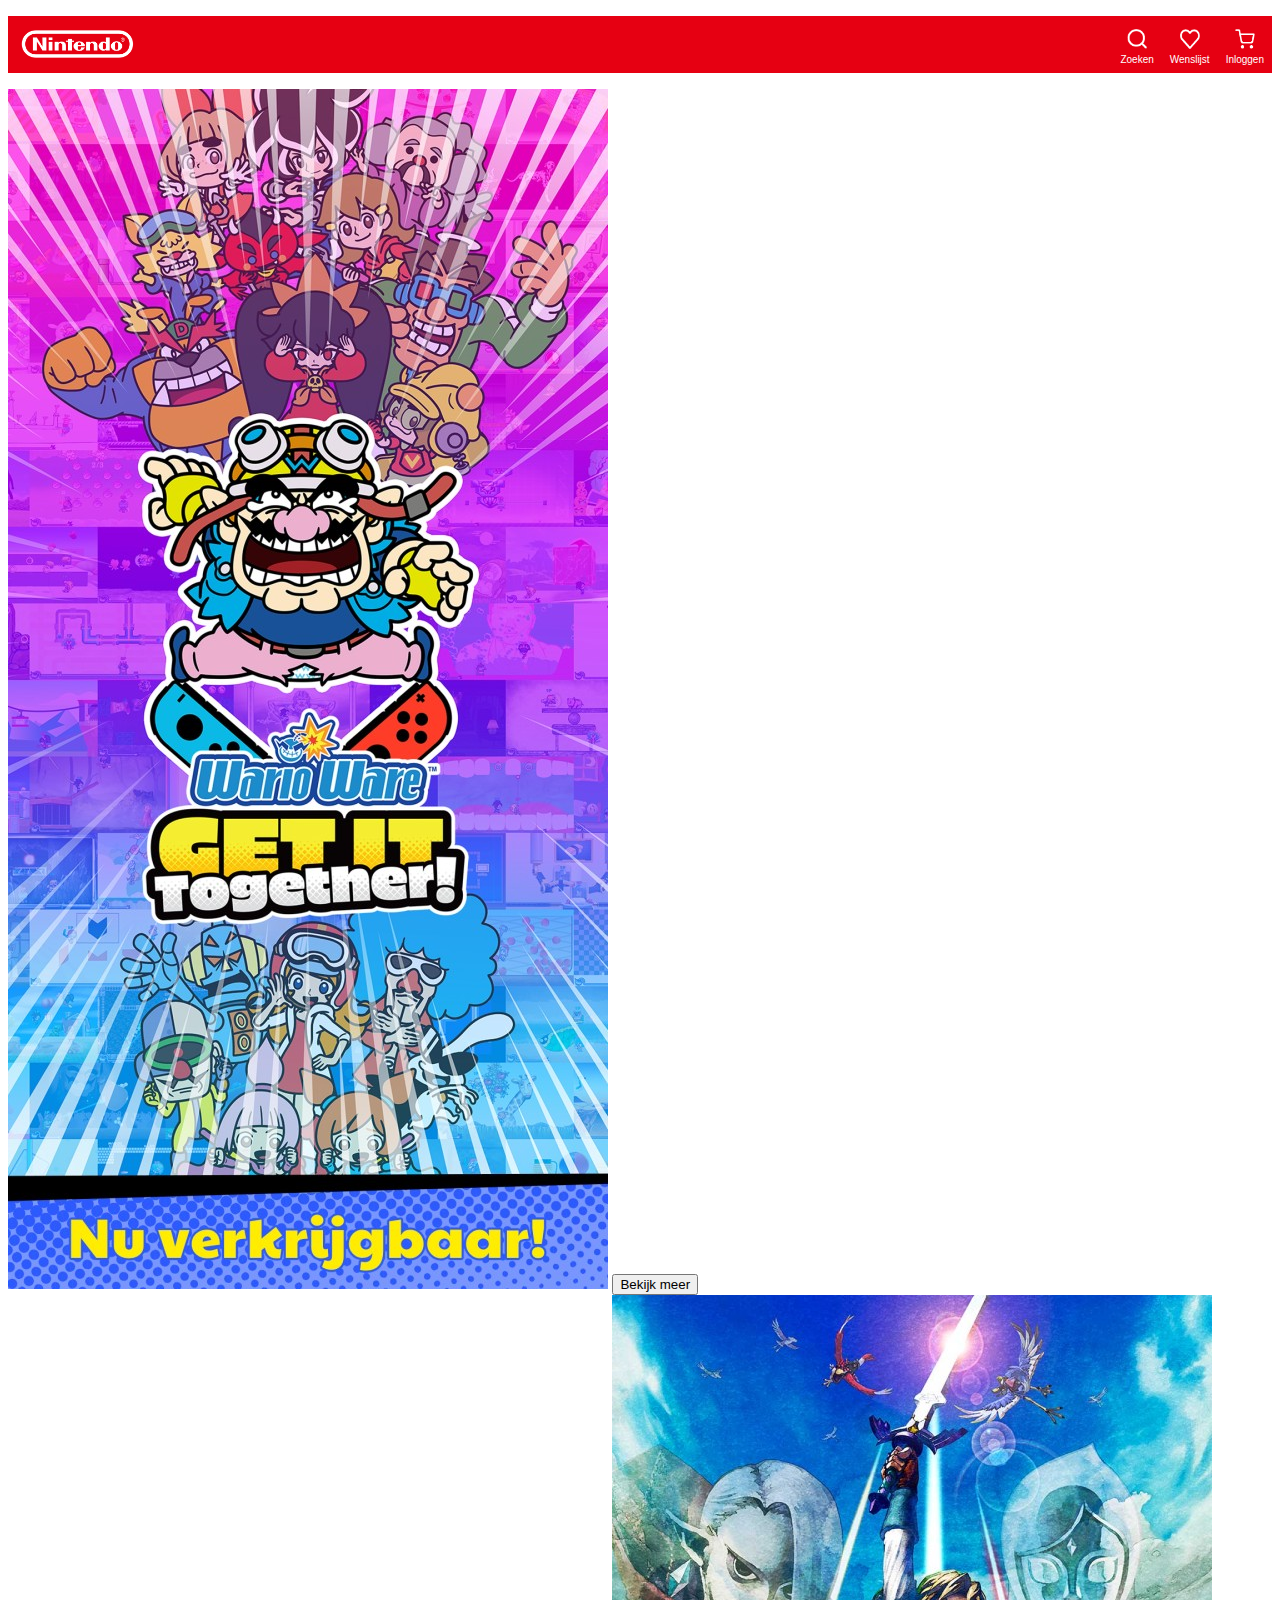
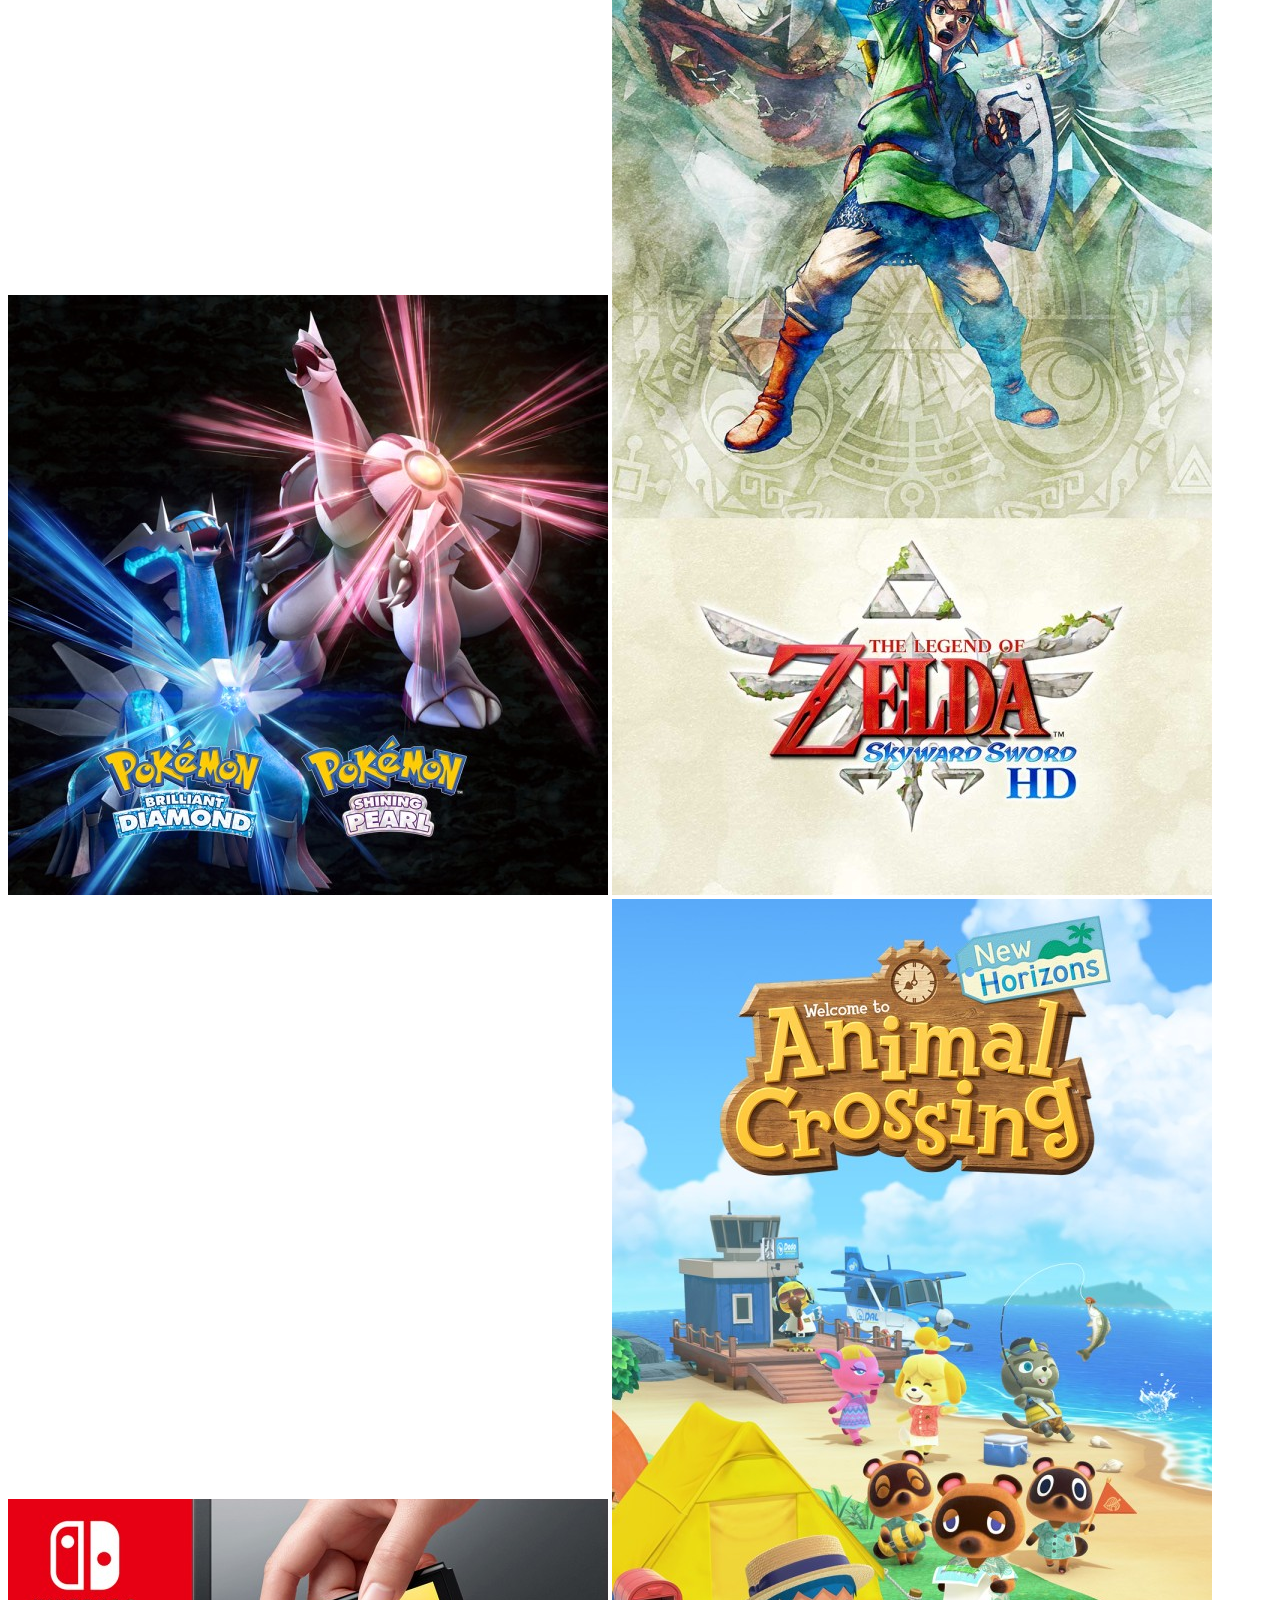
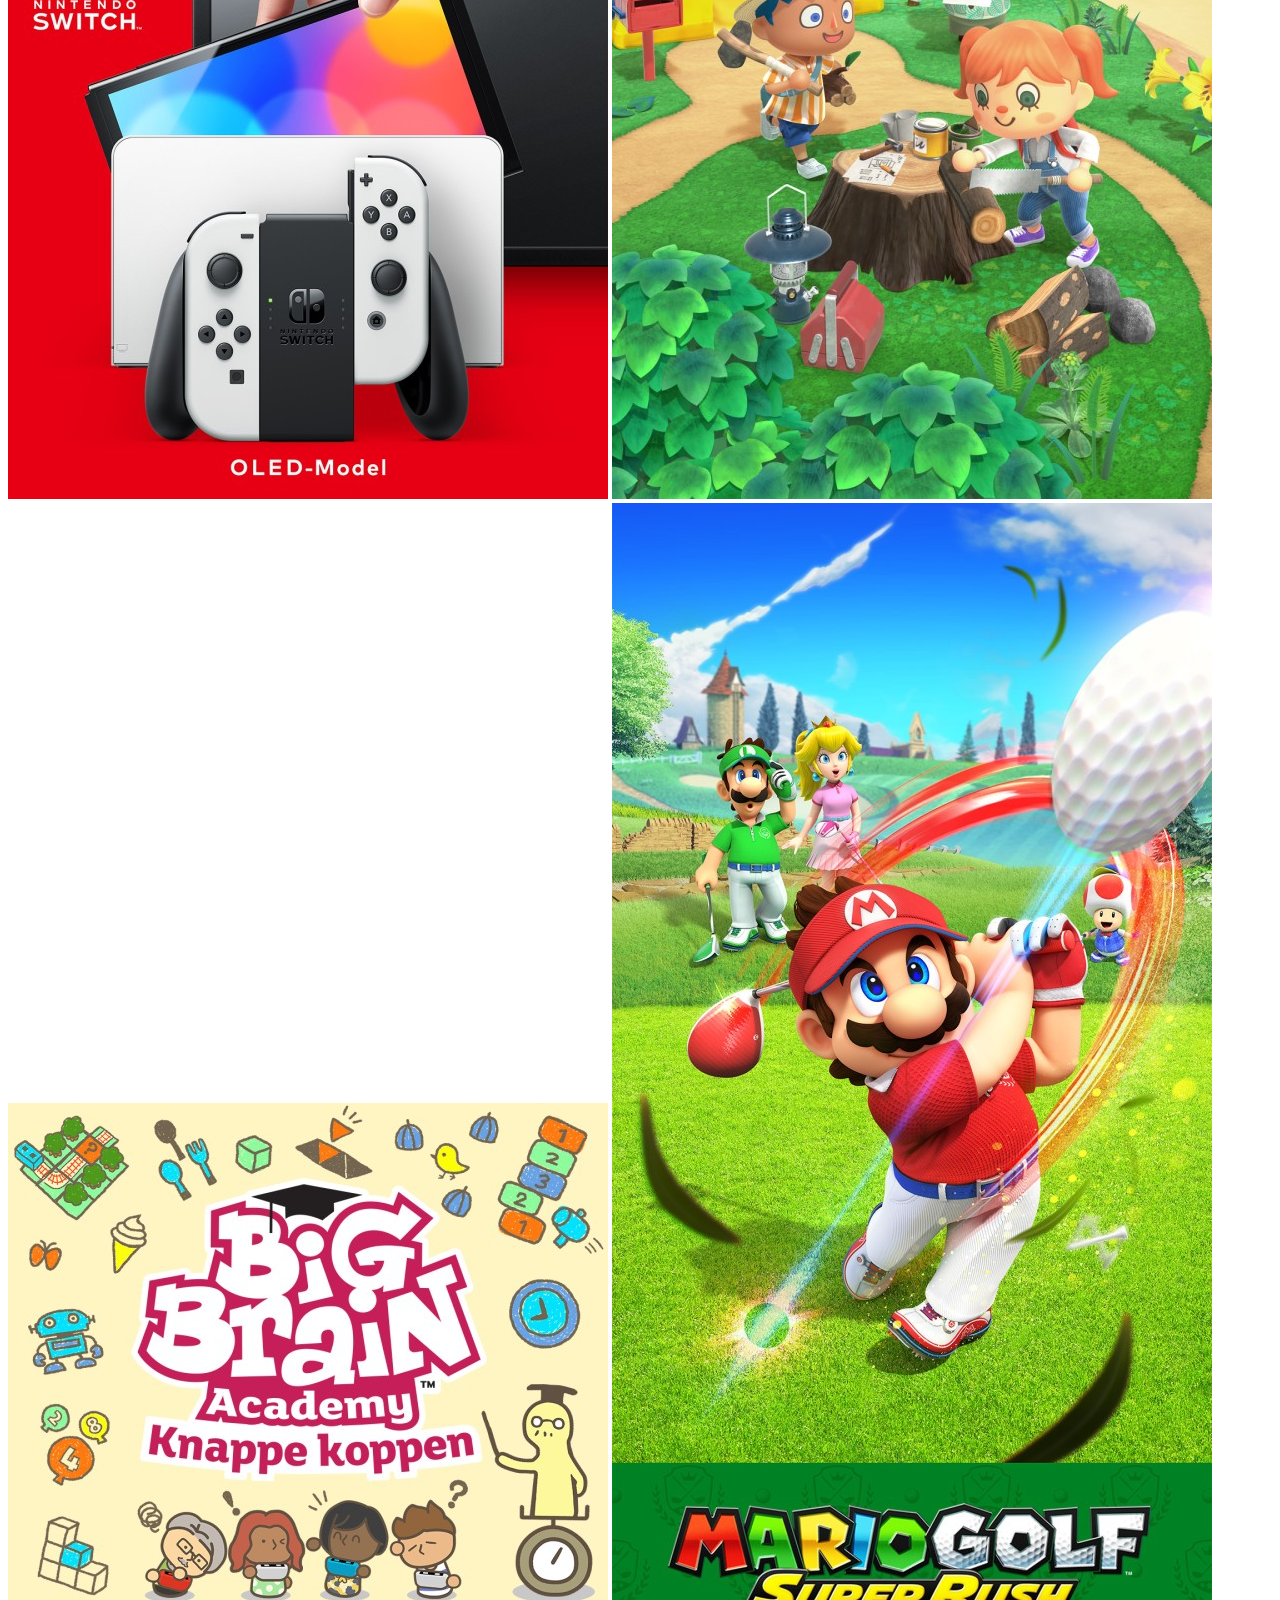
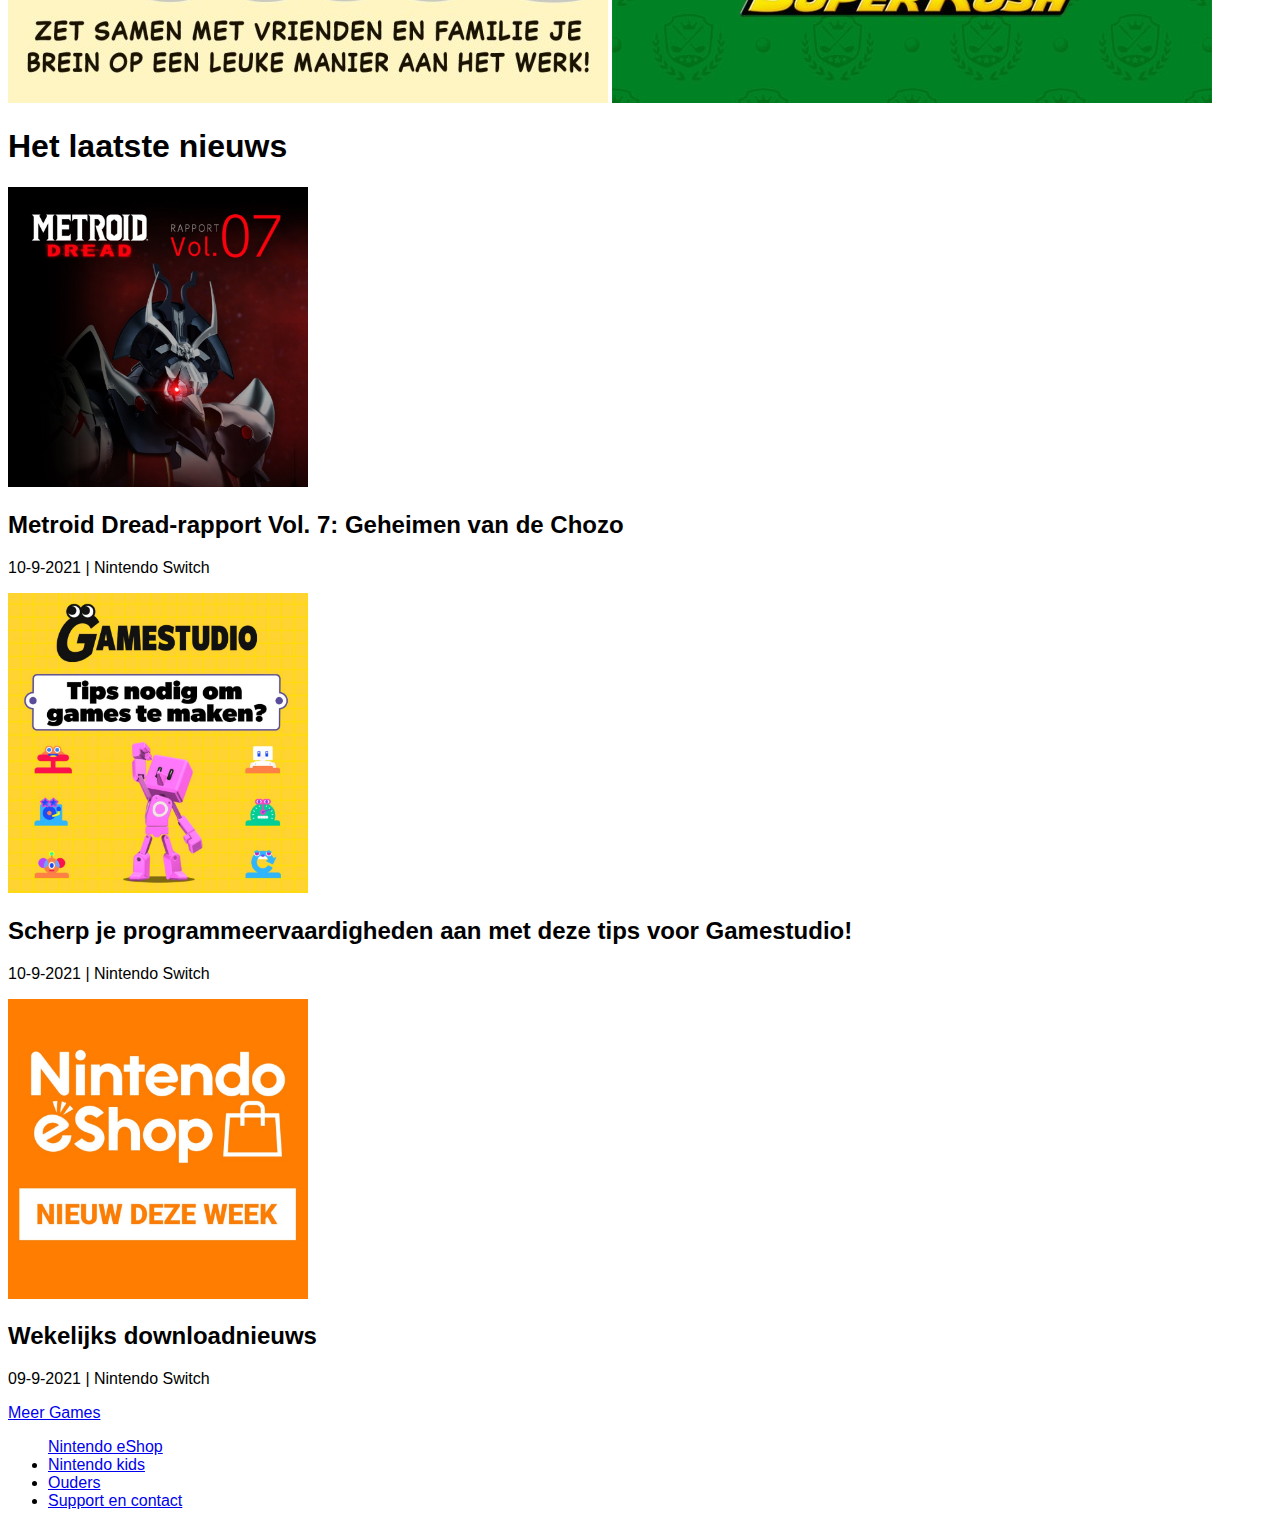
==== index.html @ 332f61f1 "Add files via upload" ====
<!doctype html>
<html lang="nl">
	
<head>
	<meta charset="UTF-8">
	<meta name="author" content="jouw naam">
	<meta name="viewport" content="width=device-width, initial-scale=1">
	
	<title>De officiële website voor Nintendo in Nederland</title>
	
	<link href="styles/style.css" rel="stylesheet">
	<link rel="icon" type="image/svg+xml" href="images/favicon.svg">
</head>
   <body>
       <header>
            <nav>
                <ul>
                <li>
                    <a href="index.html"> 
                        <img src="images/Nintendo-Logo.png" alt="Nintendo logo"/> 
                </a></li>
                <li>
                    <a href="detail.html">
                        <img src="images/Zoekicoon.png" alt="Zoekicoon"/> 
                        Zoeken
                    </a>
                </li>
                <li>
                    <a href="detail.html">
                    <img src="images/Harticoon.png" alt="Harticoon"/>
                    Wenslijst</a></li>
                <li>
                    <a href="detail.html">
                        <img src="images/Winkelwagenicoon.png" alt="Winkelwagenicoo"/>
                        Inloggen</a></li>
                </ul>
            </nav>
       </header>
       
    <main>
    <section>
        <article>
            <img src="images/Game-WarioWare.jpg" alt="Afbeelding van de game WarioWare: Get It Together."/>
            <button>Bekijk meer</button>
        </article>
        <img src="images/Game-Pokemon.jpg" alt="Afbeelding van de games Pokémon Brilliant Diamond en Shining Pearl"/>
        <img src="images/Game-ZeldaSkywardSword.jpg" alt="Afbeelding van de game The Legend of Zelda: Skyward Sword"/>
        <img src="images/OledModel.jpg" alt="Afbeelding van de Nintendo Switch OLED-model"/>
        <img src="images/Game-AnimalCossing.jpg" alt="Afbeelding van de game Animal Crossing: New Horizons"/>
        <img src="images/Game-BigBrain.jpg" alt="Afbeelding van de game Big Brain Academy Knappe koppen"/>
        <img src="images/Game-MarioGolf.jpg" alt="Afbeelding van de game Mario Golf Super Rush"/>
    </section>
    
    <section>
        <h1>Het laatste nieuws</h1>
            <article>
                <img src="images/Nieuws-Metroid.jpg" alt="Nieuws over Metroid" width="300" height="300"/>
                <h2>Metroid Dread-rapport Vol. 7: Geheimen van de Chozo</h2>
                <p>10-9-2021 | Nintendo Switch</p>
            </article>
            <article>
                <img src="images/Nieuws-Gamestudio.jpg" alt="Nieuws over Gamestudio" width="300" height="300"/>
                <h2>Scherp je programmeervaardigheden aan met deze tips voor Gamestudio!</h2>
                <p>10-9-2021 | Nintendo Switch</p>
            </article>
            <article>
                <img src="images/Nieuws-eshop.jpg" alt="Nieuws over Nintendo e-shop" width="300" height="300"/>
                <h2>Wekelijks downloadnieuws</h2>
                <p>09-9-2021 | Nintendo Switch</p>
                <a href="detail.html">Meer Games</a>
            </article>
    </section>
    </main>

    <footer>
            <nav>
            <ul>
                <li><a href="detail.html">Nintendo eShop</a></li>
                <li><a href="detail.html">Nintendo kids</a></li>
                <li><a href="detail.html">Ouders</a></li>
                <li><a href="detail.html">Support en contact</a></li>
            </ul>
            </nav>
    </footer>

	<script src="scripts/script.js"></script>
    </body>
	
</html>
---- styles/style.css ----
/* CSS Document */
*, *::after, *::before {
  box-sizing:border-box;  
}

/***********/
/* KLEUREN */
/***********/

:root {
    --main-color: #E60012;
}

body{
  font-family: sans-serif;
}

/**********/
/* HEADER */
/**********/

header ul { 
    background: var(--main-color);

    display: flex;
    justify-content: right;
    
   list-style-type: none;
   padding: 0; 
   /* Deze staat op 0, omdat een list van zichzelf een margin-left van 40px heeft. */
}



header li {
    display:flex;
    margin: 0.5em;
}

li:first-of-type {
    display: flex;
    flex-grow: 1;
    /* Flex grow zorgt ervoor dat het de beschikbare ruimte overneemt. En omdat die alleen op het eerste item staat,
    pakt die alleen de eerste. En de verhouding is 1, omdat die andere toch niks hebben. */
}

header a {
    display:flex;
    flex-direction: column;
    align-items: center;

    color: white;
    text-decoration: none;
    font-size: 10px;
}

a:hover {
    text-decoration-line: underline;
}

header li img {
    margin: 0.5em;
    width: 20px;
    height: 20px;
}

header li:first-of-type img {
    height: 30px;
    width: auto;
}
/* We spreken hier aan: de img in de eerste li van de header. */

/**********/
/* GAMES */
/**********/
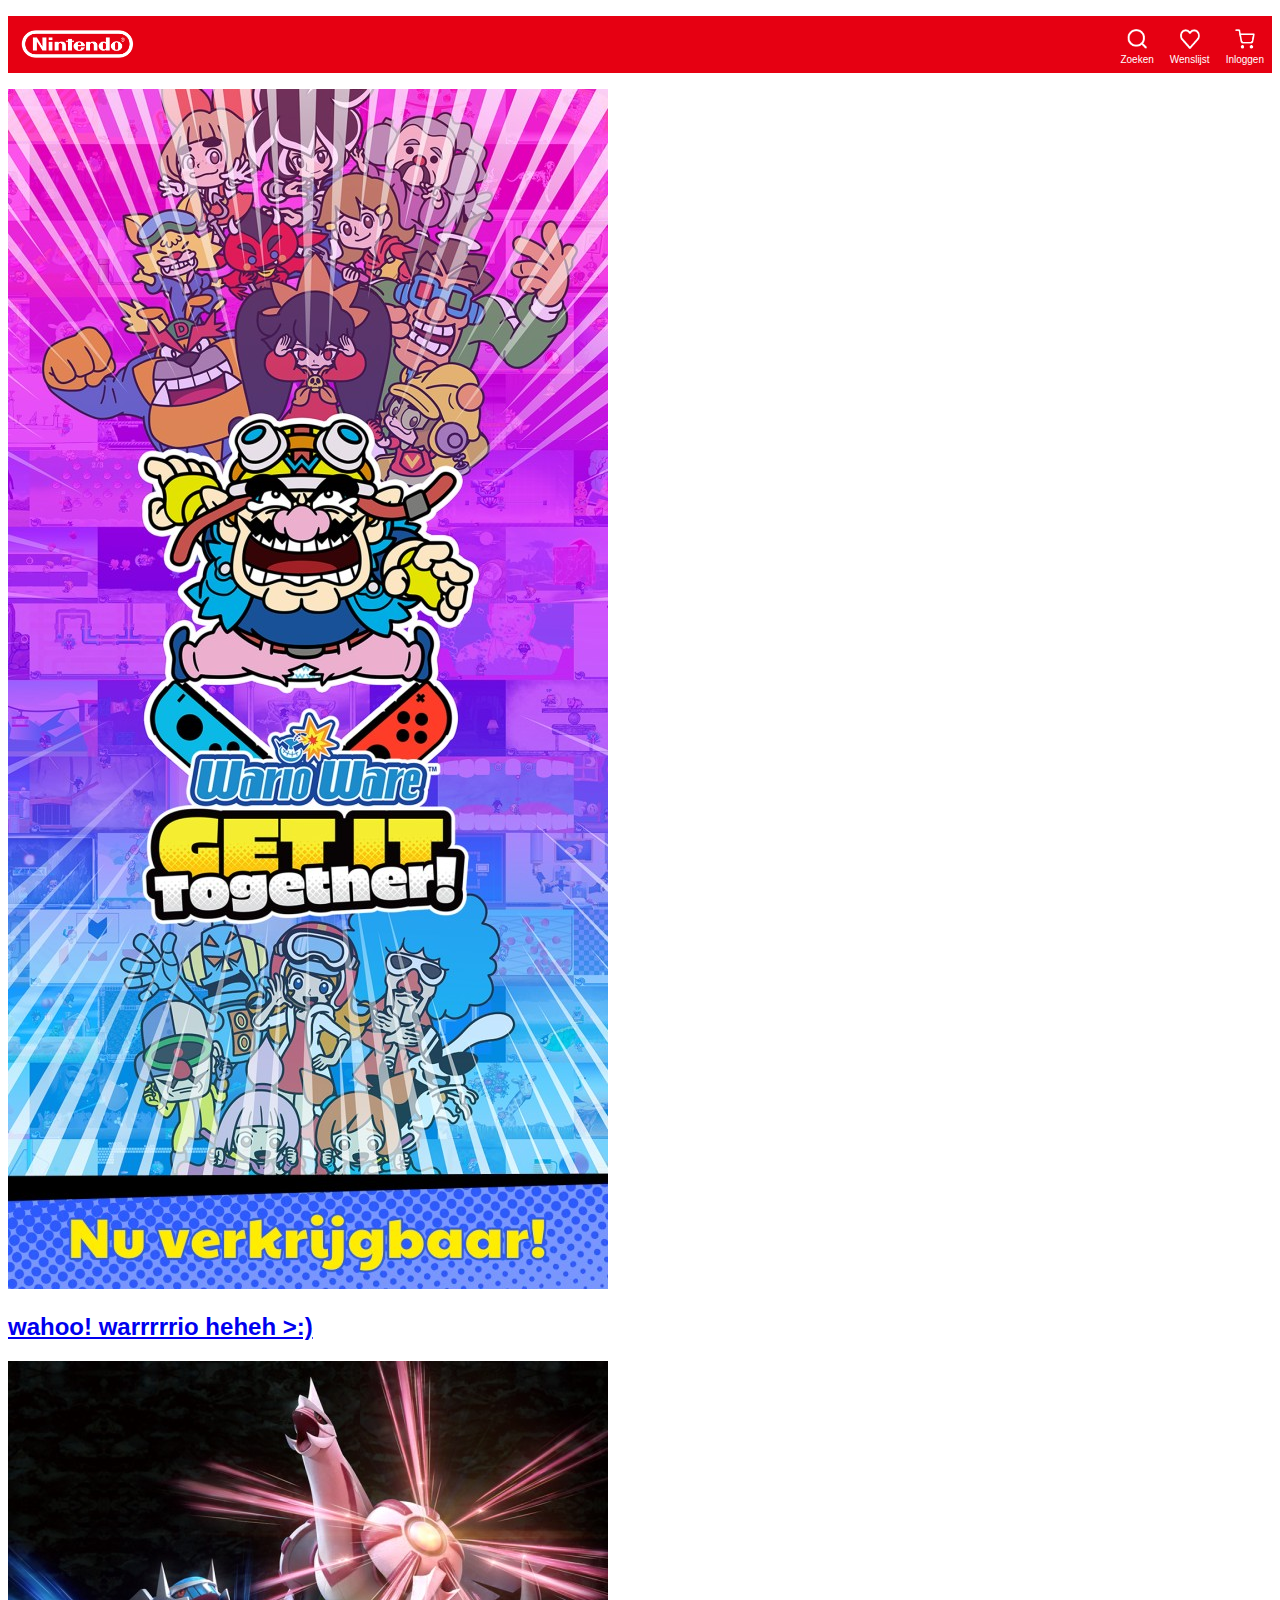
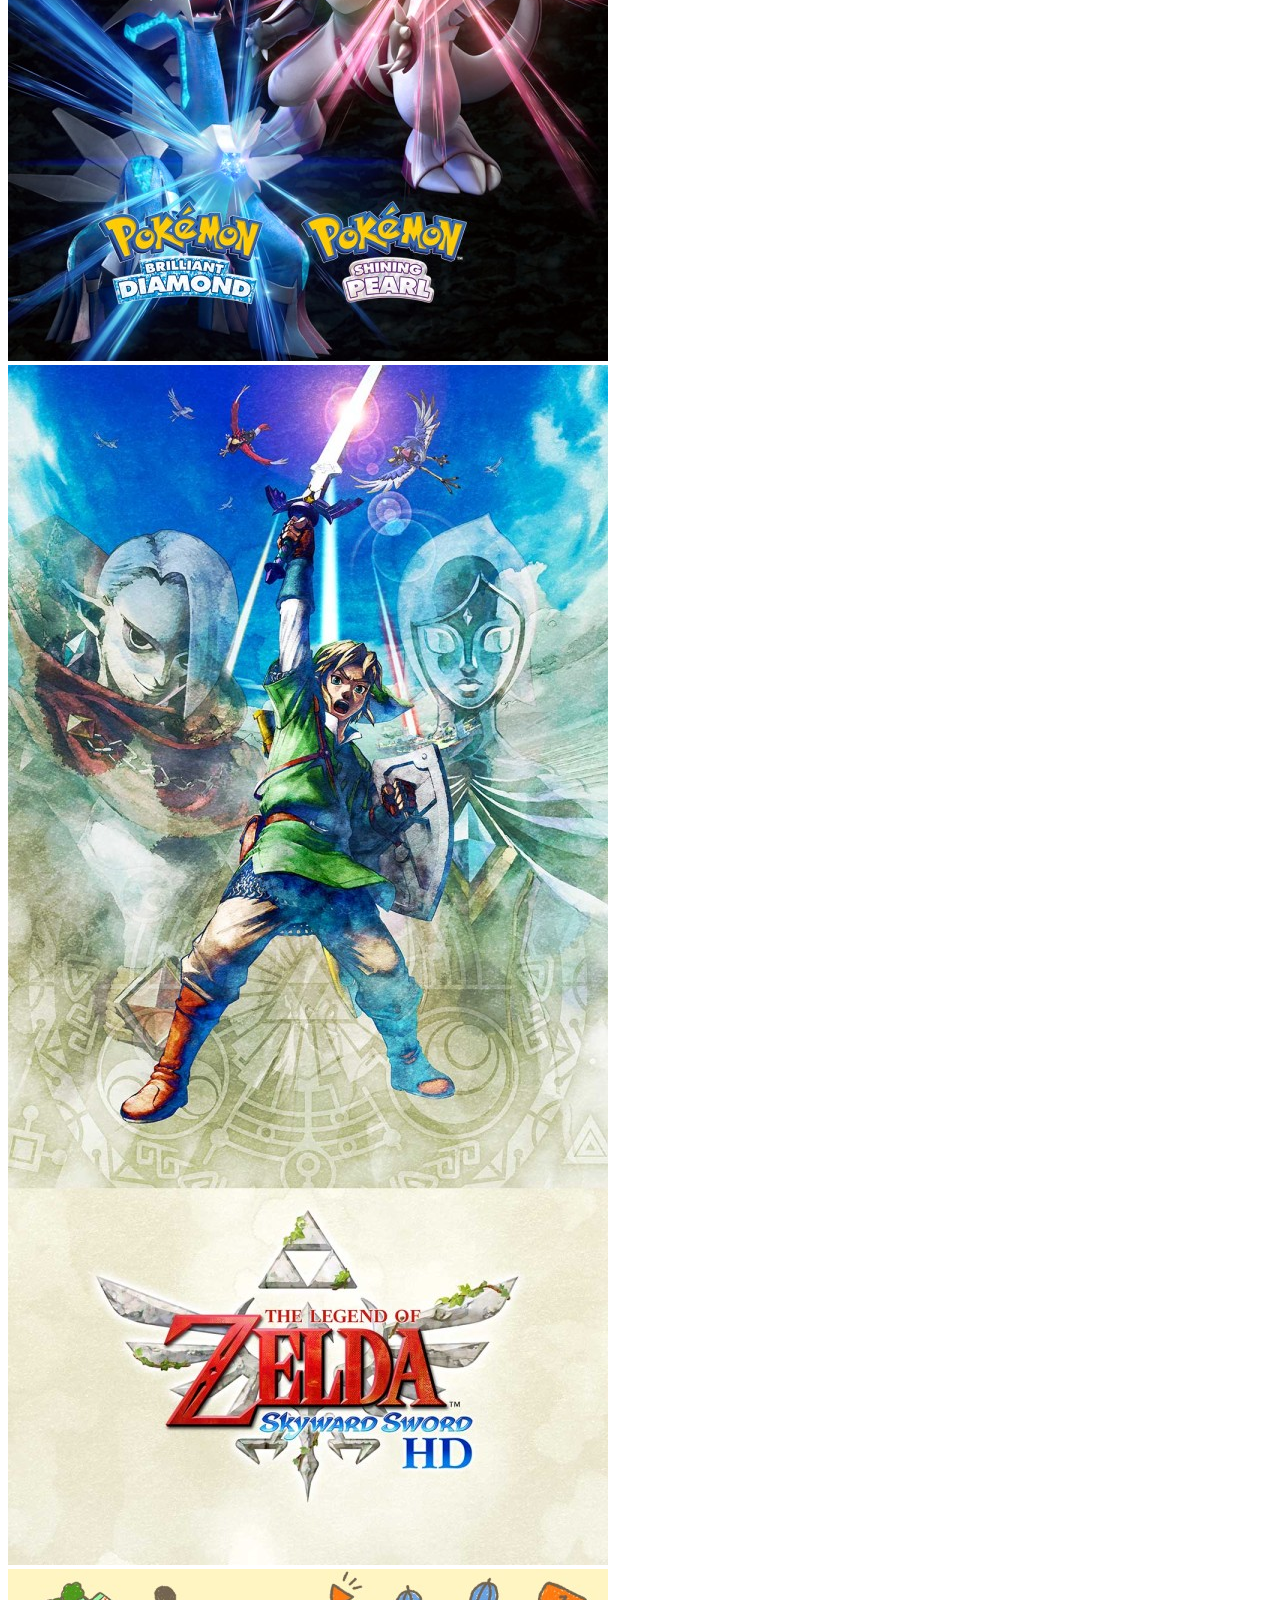
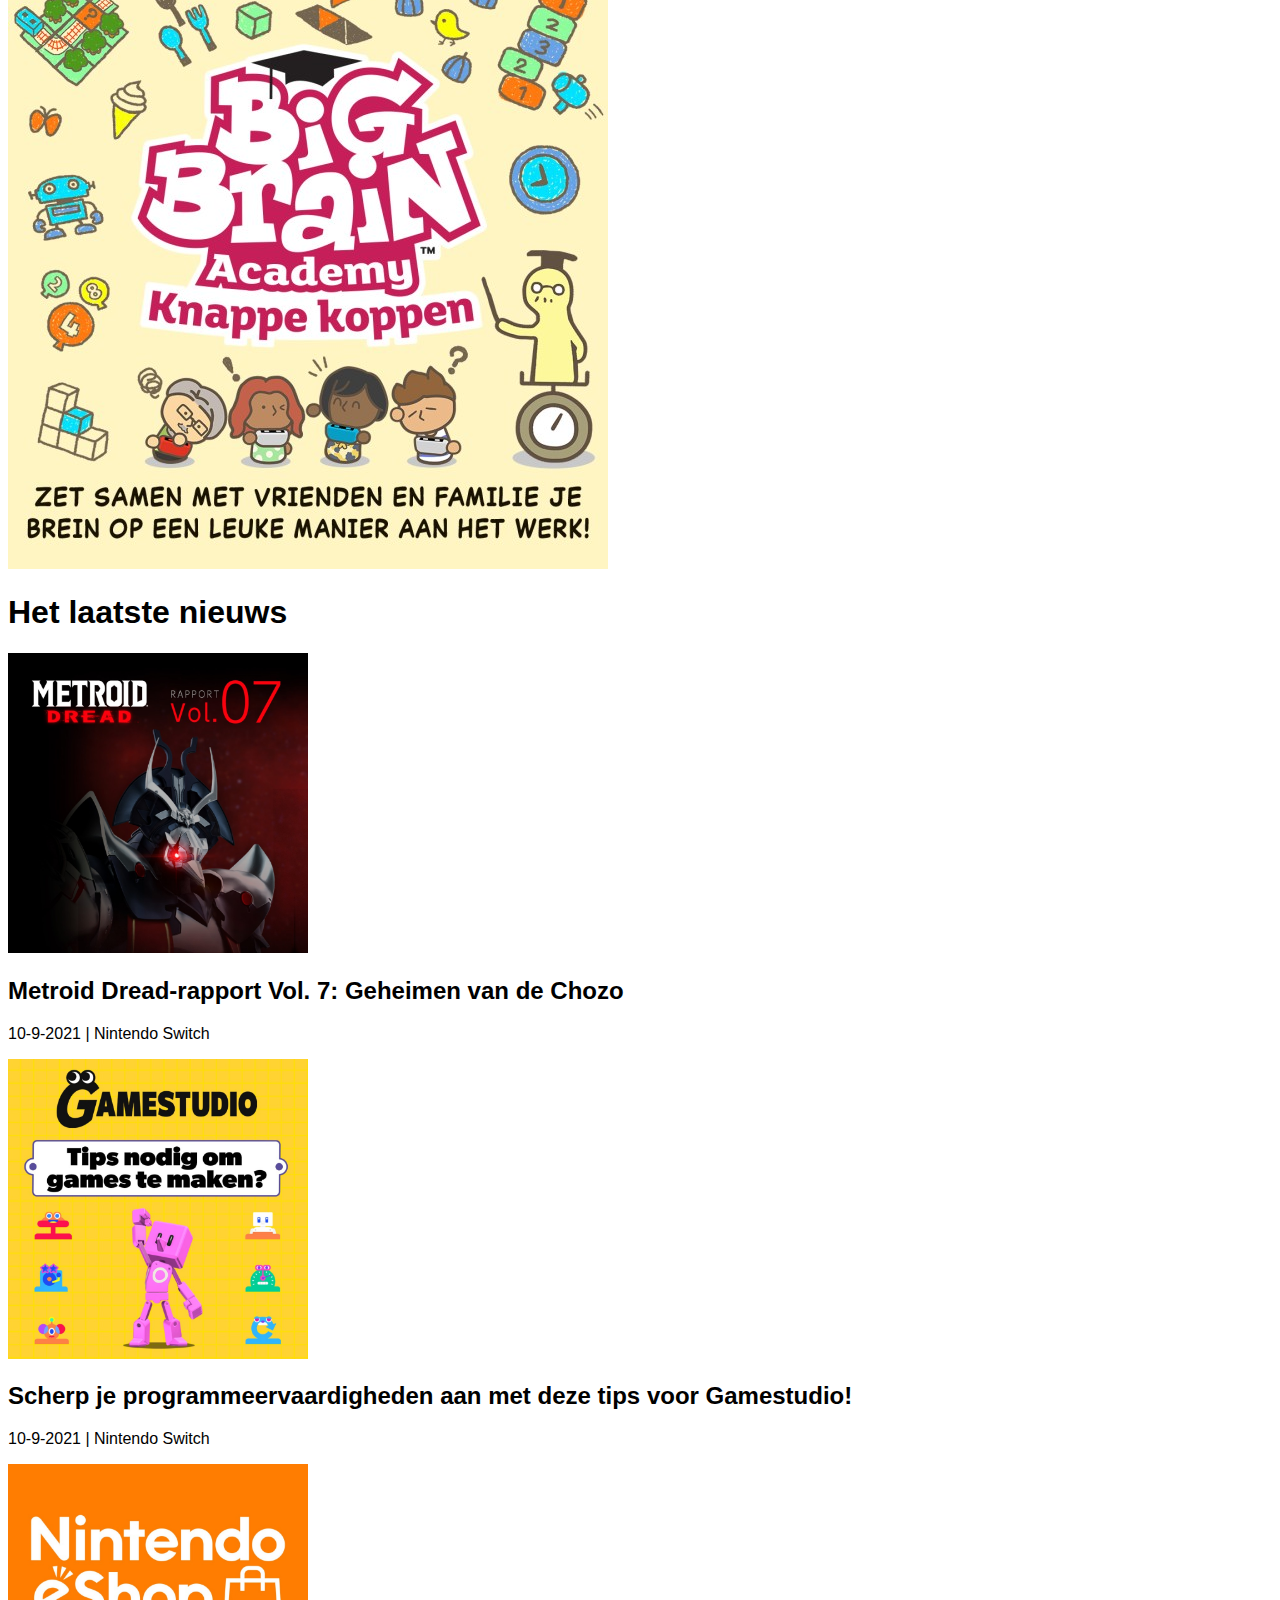
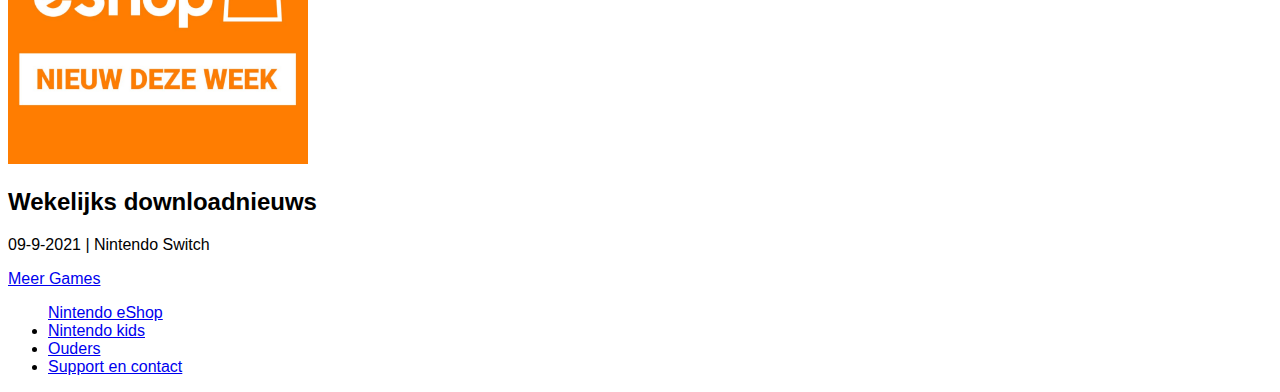
==== commit fd13a167: "Add files via upload" ====
--- a/index.html
+++ b/index.html
@@ -40,15 +40,35 @@
     <main>
     <section>
         <article>
-            <img src="images/Game-WarioWare.jpg" alt="Afbeelding van de game WarioWare: Get It Together."/>
-            <button>Bekijk meer</button>
+            <a href="detail.html">
+                <img src="images/Game-WarioWare.jpg" alt="Afbeelding van de game WarioWare: Get It Together."/>
+                <h2>wahoo! warrrrrio heheh >:)</h2>
+            </a>
         </article>
-        <img src="images/Game-Pokemon.jpg" alt="Afbeelding van de games Pokémon Brilliant Diamond en Shining Pearl"/>
+        
+        <article>
+            <img src="images/Game-Pokemon.jpg" alt="Afbeelding van de games Pokémon Brilliant Diamond en Shining Pearl"/>
+        </article>
+        
+        <article>
         <img src="images/Game-ZeldaSkywardSword.jpg" alt="Afbeelding van de game The Legend of Zelda: Skyward Sword"/>
-        <img src="images/OledModel.jpg" alt="Afbeelding van de Nintendo Switch OLED-model"/>
-        <img src="images/Game-AnimalCossing.jpg" alt="Afbeelding van de game Animal Crossing: New Horizons"/>
-        <img src="images/Game-BigBrain.jpg" alt="Afbeelding van de game Big Brain Academy Knappe koppen"/>
-        <img src="images/Game-MarioGolf.jpg" alt="Afbeelding van de game Mario Golf Super Rush"/>
+        </article>
+        
+        <article>
+            <img src="images/Game-BigBrain.jpg" alt="Afbeelding van de game Big Brain Academy Knappe koppen"/>
+        </article>
+
+                <!-- <article>
+            <img src="images/OledModel.jpg" alt="Afbeelding van de Nintendo Switch OLED-model"/>
+        </article> -->
+        
+        <!-- <article>
+            <img src="images/Game-AnimalCossing.jpg" alt="Afbeelding van de game Animal Crossing: New Horizons"/>
+        </article> -->
+       
+        <!-- <article>
+            <img src="images/Game-MarioGolf.jpg" alt="Afbeelding van de game Mario Golf Super Rush"/>
+        </article> -->
     </section>
     
     <section>
@@ -75,10 +95,18 @@
     <footer>
             <nav>
             <ul>
-                <li><a href="detail.html">Nintendo eShop</a></li>
-                <li><a href="detail.html">Nintendo kids</a></li>
-                <li><a href="detail.html">Ouders</a></li>
-                <li><a href="detail.html">Support en contact</a></li>
+                <li>
+                    <a href="detail.html">Nintendo eShop</a>
+                </li>
+                <li>
+                    <a href="detail.html">Nintendo kids</a>
+                </li>
+                <li>
+                    <a href="detail.html">Ouders</a>
+                </li>
+                <li>
+                    <a href="detail.html">Support en contact</a>
+                </li>
             </ul>
             </nav>
     </footer>
--- a/styles/style.css
+++ b/styles/style.css
@@ -74,3 +74,7 @@
 /* GAMES */
 /**********/
 
+/**********/
+/* FOOTER */
+/**********/
+
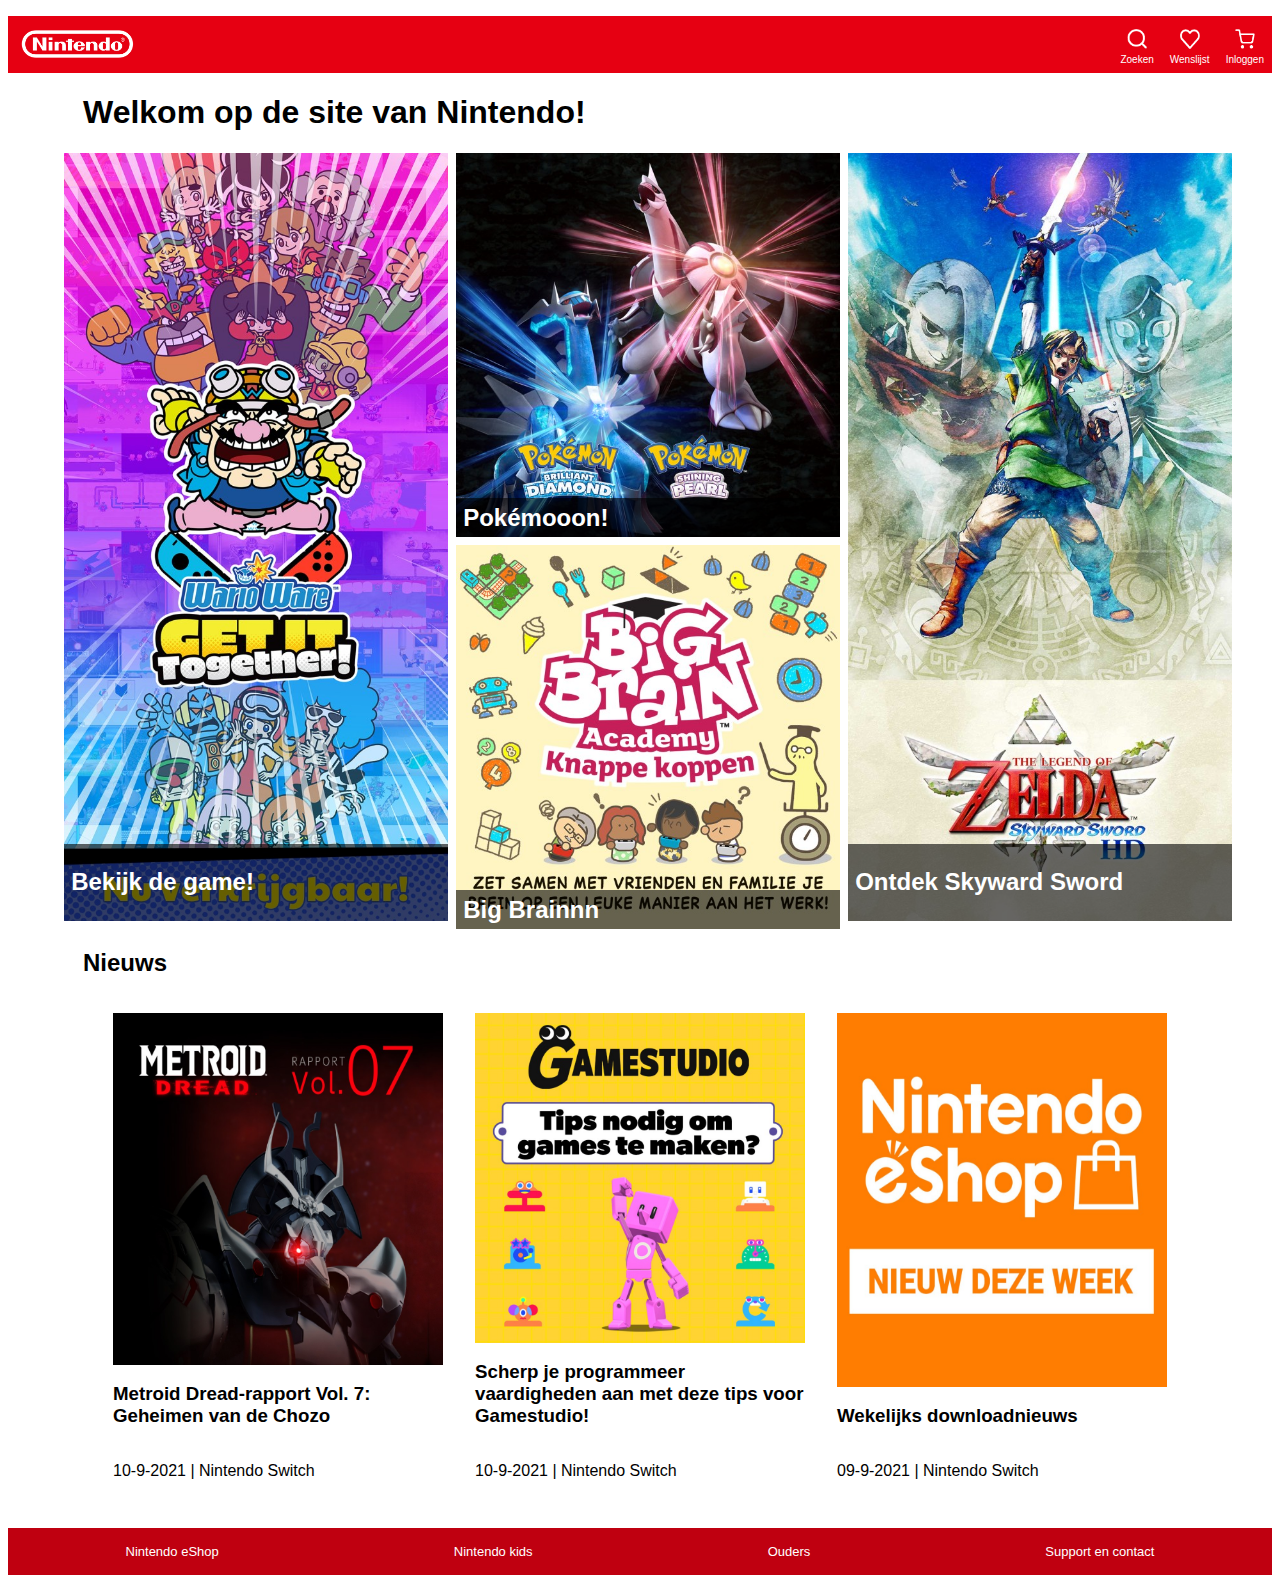
==== commit 2c3ae53e: "Add files via upload" ====
--- a/index.html
+++ b/index.html
@@ -11,6 +11,7 @@
 	<link href="styles/style.css" rel="stylesheet">
 	<link rel="icon" type="image/svg+xml" href="images/favicon.svg">
 </head>
+
    <body>
        <header>
             <nav>
@@ -38,56 +39,55 @@
        </header>
        
     <main>
+        <h1>Welkom op de site van Nintendo!</h1>
+
     <section>
         <article>
             <a href="detail.html">
                 <img src="images/Game-WarioWare.jpg" alt="Afbeelding van de game WarioWare: Get It Together."/>
-                <h2>wahoo! warrrrrio heheh >:)</h2>
+                <h2>Bekijk de game!</h2>
             </a>
         </article>
         
         <article>
-            <img src="images/Game-Pokemon.jpg" alt="Afbeelding van de games Pokémon Brilliant Diamond en Shining Pearl"/>
+            <a href="detail.html">
+                <img src="images/Game-Pokemon.jpg" alt="Afbeelding van de games Pokémon Brilliant Diamond en Shining Pearl"/>
+                <h2>Pokémooon!</h2>
+            </a>
         </article>
         
         <article>
+            <a href="detail.html">
         <img src="images/Game-ZeldaSkywardSword.jpg" alt="Afbeelding van de game The Legend of Zelda: Skyward Sword"/>
+            <h2>Ontdek Skyward Sword</h2>
+            </a>
         </article>
         
         <article>
+            <a href="detail.html">
             <img src="images/Game-BigBrain.jpg" alt="Afbeelding van de game Big Brain Academy Knappe koppen"/>
+            <h2>Big Brainnn</h2>
+            </a>
         </article>
+    </section>
 
-                <!-- <article>
-            <img src="images/OledModel.jpg" alt="Afbeelding van de Nintendo Switch OLED-model"/>
-        </article> -->
-        
-        <!-- <article>
-            <img src="images/Game-AnimalCossing.jpg" alt="Afbeelding van de game Animal Crossing: New Horizons"/>
-        </article> -->
-       
-        <!-- <article>
-            <img src="images/Game-MarioGolf.jpg" alt="Afbeelding van de game Mario Golf Super Rush"/>
-        </article> -->
-    </section>
+    <h2>Nieuws</h2>
     
     <section>
-        <h1>Het laatste nieuws</h1>
             <article>
                 <img src="images/Nieuws-Metroid.jpg" alt="Nieuws over Metroid" width="300" height="300"/>
-                <h2>Metroid Dread-rapport Vol. 7: Geheimen van de Chozo</h2>
+                <h3>Metroid Dread-rapport Vol. 7: Geheimen van de Chozo</h2>
                 <p>10-9-2021 | Nintendo Switch</p>
             </article>
             <article>
                 <img src="images/Nieuws-Gamestudio.jpg" alt="Nieuws over Gamestudio" width="300" height="300"/>
-                <h2>Scherp je programmeervaardigheden aan met deze tips voor Gamestudio!</h2>
+                <h3>Scherp je programmeer vaardigheden aan met deze tips voor Gamestudio!</h2>
                 <p>10-9-2021 | Nintendo Switch</p>
             </article>
             <article>
                 <img src="images/Nieuws-eshop.jpg" alt="Nieuws over Nintendo e-shop" width="300" height="300"/>
-                <h2>Wekelijks downloadnieuws</h2>
+                <h3>Wekelijks downloadnieuws</h2>
                 <p>09-9-2021 | Nintendo Switch</p>
-                <a href="detail.html">Meer Games</a>
             </article>
     </section>
     </main>
--- a/styles/style.css
+++ b/styles/style.css
@@ -9,6 +9,7 @@
 
 :root {
     --main-color: #E60012;
+    --footer-color: #BF0010;
 }
 
 body{
@@ -24,12 +25,13 @@
 
     display: flex;
     justify-content: right;
+    flex-wrap: wrap;
+    
     
    list-style-type: none;
    padding: 0; 
-   /* Deze staat op 0, omdat een list van zichzelf een margin-left van 40px heeft. */
-}
-
+   /* De padding staat op 0, omdat een list van zichzelf een margin-left van 40px heeft. */
+}
 
 
 header li {
@@ -37,11 +39,12 @@
     margin: 0.5em;
 }
 
-li:first-of-type {
-    display: flex;
+header li:first-of-type {
     flex-grow: 1;
     /* Flex grow zorgt ervoor dat het de beschikbare ruimte overneemt. En omdat die alleen op het eerste item staat,
-    pakt die alleen de eerste. En de verhouding is 1, omdat die andere toch niks hebben. */
+    pakt die alleen de eerste. En de verhouding is 1, omdat die andere toch niks hebben.
+    
+    Waarom is hier een display flex nodig: */
 }
 
 header a {
@@ -52,11 +55,29 @@
     color: white;
     text-decoration: none;
     font-size: 10px;
+
+    transition: 500ms;
 }
 
 a:hover {
     text-decoration-line: underline;
 }
+
+header a:hover img{
+    transform: rotate(360deg);
+    transition: 500ms;
+}
+
+header a:focus img{
+    transform: scale(2);
+    transition: 500ms;
+
+}
+
+header a:focus{
+    color: black;
+}
+
 
 header li img {
     margin: 0.5em;
@@ -74,7 +95,228 @@
 /* GAMES */
 /**********/
 
+/* MOBIEL */
+
+h1, h2 {
+    display: flex;
+    flex-direction: column;
+    align-items: center;
+}
+
+/* Miss even vragen of er een betere manier is om dit in het midden te zetten? */
+
+section:first-of-type{
+    width:100%;
+    display:flex;
+    justify-content: center;
+    flex-direction:column;
+}
+
+section:first-of-type article{
+    margin: 1em;
+}
+section:first-of-type a{
+    display: block;
+    position: relative;
+    /* dubbel */
+}
+
+section:first-of-type article h2{
+    position: absolute;
+    bottom: 0;
+    
+    margin: 0;
+    padding: 0.3em;
+    width: 100%;
+    height: 10%;
+    
+    color: white;
+    background-color:rgba(0,0,0, 0.6);
+}
+
+article img{
+    display: block; 
+    width: 100%;
+    }
+
+/* Breakpoint voor iPad/Tablet */
+
+@media (min-width: 600px){
+    body{
+        background-color: white; 
+    }
+    section:first-of-type {
+        width: 100vw;
+        margin: 0 auto;
+        display: grid;
+        grid-template-columns: 45% 45%;
+
+        grid-template-rows: auto auto auto;
+        grid-gap: 0.5em;
+    }
+
+     section:first-of-type article {
+        margin: 0;
+    }
+    section:first-of-type article:first-of-type{
+        grid-column-start: 1;
+        grid-column-end: 2;
+        grid-row-start: 1;
+        grid-row-end: 3;
+    }
+
+    section:first-of-type article:nth-of-type(2){
+        grid-column-start: 2;
+        grid-column-end: 3;
+        grid-row-start: 1;
+        grid-row-end: 2;
+}
+    section:first-of-type article:nth-of-type(3){
+        grid-column-start: 2;
+        grid-column-end: 3;
+        grid-row-start: 2;
+        grid-row-end: 4;
+    }
+
+    section:first-of-type article:nth-of-type(4){
+        grid-column-start: 1;
+        grid-column-end: 2;
+        grid-row-start: 3;
+        grid-row-end: 4;
+        }
+    }
+
+/* Breakpoint voor desktop */
+
+@media (min-width:1050px) {
+
+    body{
+        background-color: white;
+    }
+
+    h1, h2 {
+        display: flex;
+        flex-direction: row;
+        justify-content: left;
+
+        margin-left: 75px;
+    }
+
+    section:first-of-type {
+        width: 100vw;
+        display: grid;
+        grid-template-columns: 30% 30% 30%;
+        /* Hier kun je het aantal rijen mee bepalen. Alleen blijven ze de standaard maat die de afbeelding heeft. 
+        Als ik ze een kleiner getal geef, dan pakken ze niet de hele afbeelding, maar een deel. */
+        grid-template-rows: auto auto;
+        grid-gap: 0.5em;
+    }
+
+
+
+    /* Hier plaats ik de articles in het grid */
+    section:first-of-type article:first-of-type{
+        grid-column-start: 1;
+        grid-column-end: 2;
+        grid-row-start: 1;
+        grid-row-end: 3;
+    }
+
+    section:first-of-type article:nth-of-type(2){
+        grid-column-start: 2;
+        grid-column-end: 3;
+        grid-row-start: 1;
+        grid-row-end: 2;
+        
+        }
+    section:first-of-type article:nth-of-type(3){
+        grid-column-start: 3;
+        grid-column-end: 4;
+        grid-row-start: 1;
+        grid-row-end: 3;
+        }
+
+    section:first-of-type article:nth-of-type(4){
+        grid-column-start: 2;
+        grid-column-end: 3;
+        grid-row-start: 2;
+        grid-row-end: 3;
+        }
+
+    section:first-of-type a{
+        display: block;
+        position: relative;
+        /* dubbel */
+    }
+        
+    /* Algemene regel voor alle items in het grid, zodat de foto mooi past in de article */
+    article img{
+    display: block; 
+    width: 100%;
+    /* dubbel */
+    }
+
+    section:first-of-type article h2{
+        position: absolute;
+        bottom: 0;
+        
+        margin: 0;
+        padding: 0.3em;
+        width: 100%;
+        height: 10%;
+        
+        color: white;
+        background-color:rgba(0,0,0, 0.6);
+        /* dubbel */
+    }
+
+}
+
+/**********/
+/* NIEUWS */
+/**********/
+
+    Section:last-of-type {
+        display: flex;
+        flex-wrap: wrap;
+        justify-content: center;
+    }
+
+    Section:last-of-type article {
+        width: 330px;
+        margin: 1em;
+
+        display: flex;
+        flex-direction: column;
+    }
+
+    Section:last-of-type img {
+        height: 100%;
+    }
+
+
 /**********/
 /* FOOTER */
 /**********/
 
+footer ul {
+    background: var(--footer-color);
+
+    display: flex;
+    justify-content: right;
+
+    list-style-type: none;
+    padding: 1em 0;
+}
+
+footer li {
+    display: flex;
+    justify-content: center;
+    flex-grow: 1;
+}
+
+footer a {
+    color: white;
+    text-decoration: none;
+    font-size: 13px;
+}
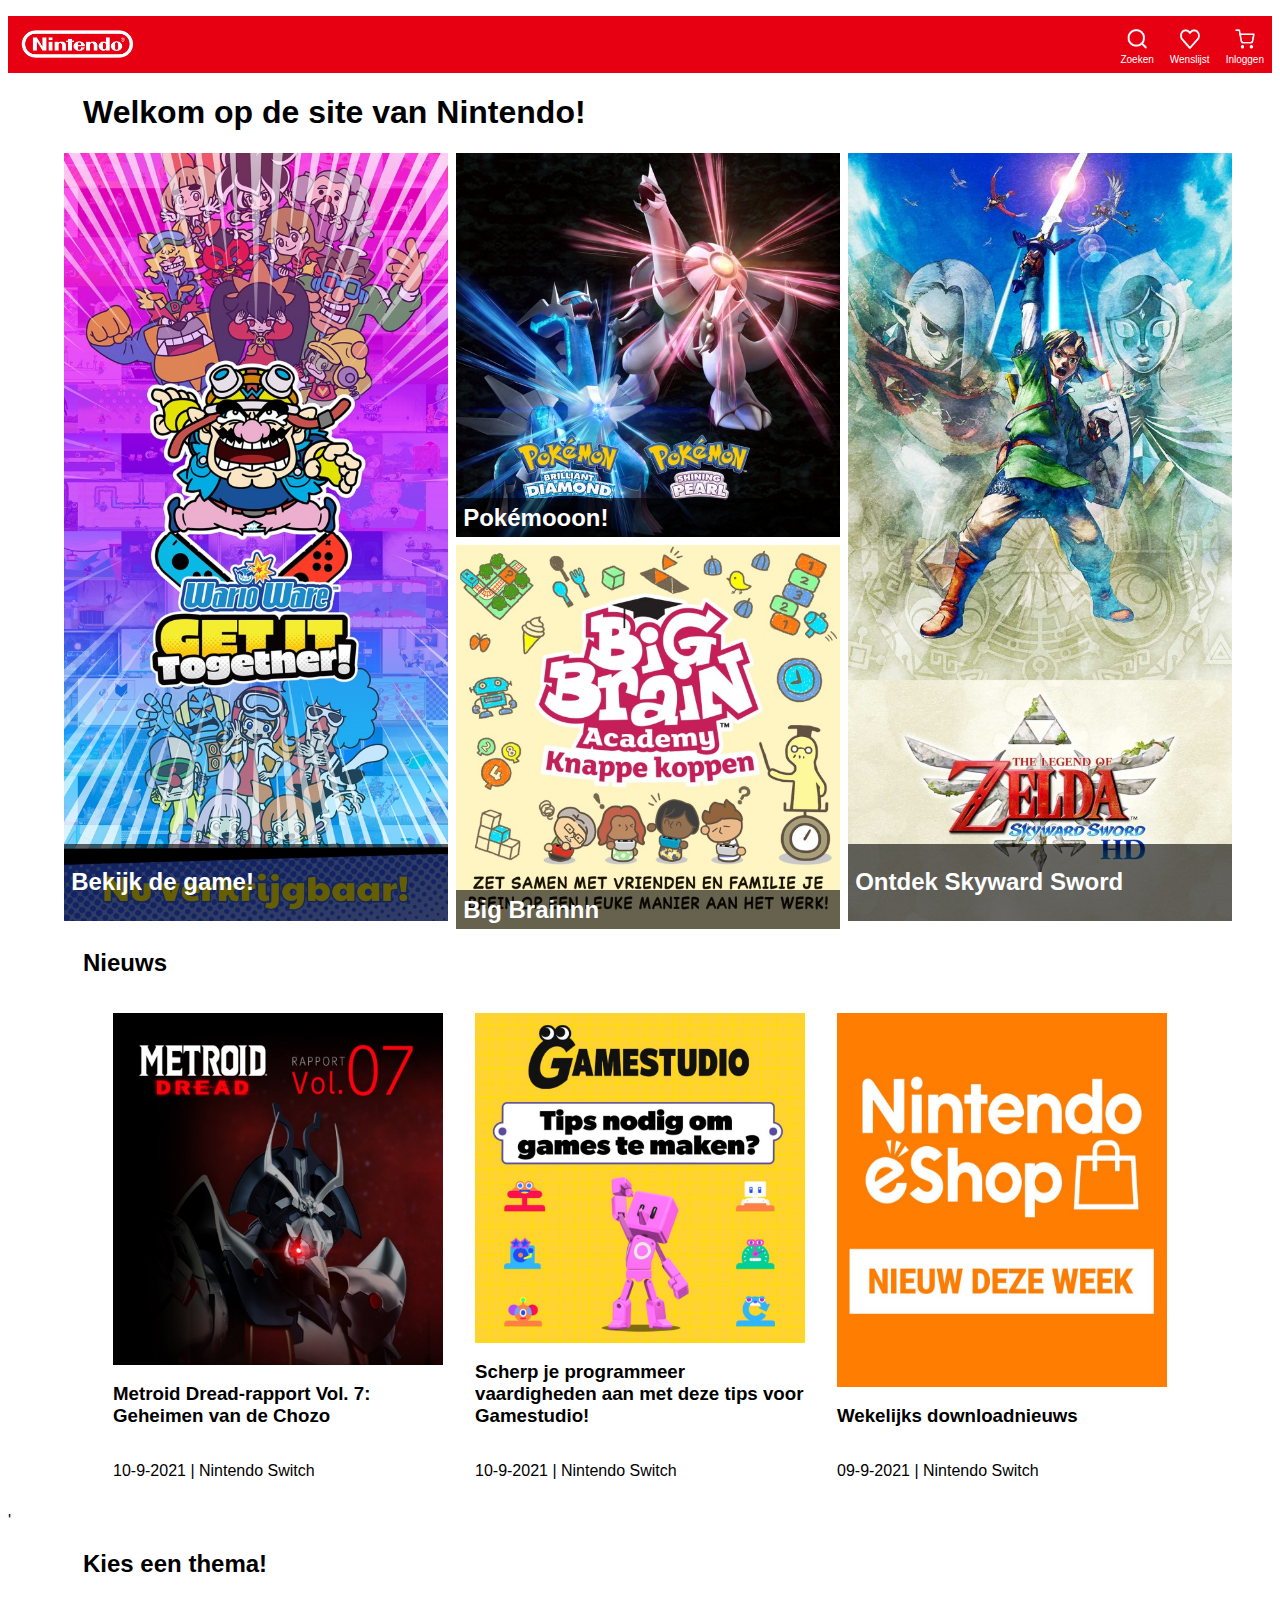
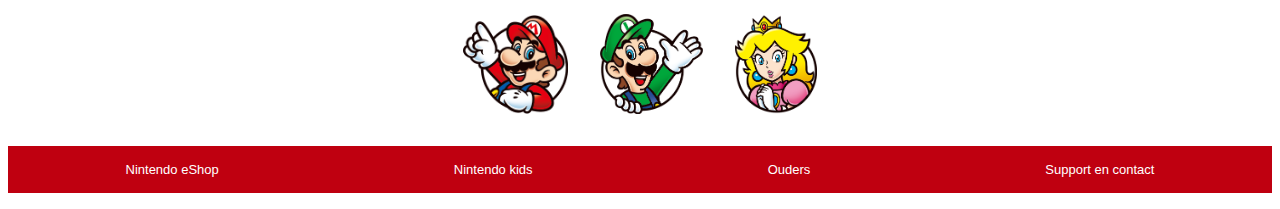
==== commit 3cee1931: "Add files via upload" ====
--- a/index.html
+++ b/index.html
@@ -75,20 +75,34 @@
     
     <section>
             <article>
-                <img src="images/Nieuws-Metroid.jpg" alt="Nieuws over Metroid" width="300" height="300"/>
+                <img src="images/Nieuws-Metroid.jpg" alt="Nieuws over Metroid"/>
                 <h3>Metroid Dread-rapport Vol. 7: Geheimen van de Chozo</h2>
                 <p>10-9-2021 | Nintendo Switch</p>
             </article>
             <article>
-                <img src="images/Nieuws-Gamestudio.jpg" alt="Nieuws over Gamestudio" width="300" height="300"/>
+                <img src="images/Nieuws-Gamestudio.jpg" alt="Nieuws over Gamestudio"/>
                 <h3>Scherp je programmeer vaardigheden aan met deze tips voor Gamestudio!</h2>
                 <p>10-9-2021 | Nintendo Switch</p>
             </article>
             <article>
-                <img src="images/Nieuws-eshop.jpg" alt="Nieuws over Nintendo e-shop" width="300" height="300"/>
+                <img src="images/Nieuws-eshop.jpg" alt="Nieuws over Nintendo e-shop"/>
                 <h3>Wekelijks downloadnieuws</h2>
                 <p>09-9-2021 | Nintendo Switch</p>
             </article>
+    </section>'
+    
+    <h2>Kies een thema!</h2>
+
+    <section>
+        <article>
+            <img src="images/Mario.png" alt="Een afbeelding van Mario">
+        </article>
+        <article>
+            <img src="images/Luigi.png" alt="Een afbeelding van Luigi">
+        </article>
+        <article>
+            <img src="images/Peach.png" alt="Een afbeelding van Peach">
+        </article>
     </section>
     </main>
 
--- a/styles/style.css
+++ b/styles/style.css
@@ -16,6 +16,10 @@
   font-family: sans-serif;
 }
 
+body.luigi {
+    background: #C7FFB6;
+}
+
 /**********/
 /* HEADER */
 /**********/
@@ -33,6 +37,9 @@
    /* De padding staat op 0, omdat een list van zichzelf een margin-left van 40px heeft. */
 }
 
+.luigi header ul { 
+    background-color: green;
+}
 
 header li {
     display:flex;
@@ -89,6 +96,7 @@
     height: 30px;
     width: auto;
 }
+
 /* We spreken hier aan: de img in de eerste li van de header. */
 
 /**********/
@@ -276,24 +284,45 @@
 /* NIEUWS */
 /**********/
 
+    Section:nth-of-type(2) {
+        display: flex;
+        flex-wrap: wrap;
+        justify-content: center;
+    }
+
+    Section:nth-of-type(2) article {
+        width: 330px;
+        margin: 1em;
+
+        display: flex;
+        flex-direction: column;
+    }
+
+    Section:nth-of-type(2) img {
+        height: 100%;
+    }
+
+/**********/
+/* THEMA */
+/**********/
     Section:last-of-type {
         display: flex;
         flex-wrap: wrap;
         justify-content: center;
     }
 
-    Section:last-of-type article {
-        width: 330px;
+    section:last-of-type article {
         margin: 1em;
-
-        display: flex;
-        flex-direction: column;
-    }
-
+    }
     Section:last-of-type img {
-        height: 100%;
-    }
-
+        width: 100%;
+        height: 100px;
+    }
+
+    Section:last-of-type img:hover {
+        transform: scale(2);
+        transition: 500ms;
+    }
 
 /**********/
 /* FOOTER */
@@ -307,6 +336,10 @@
 
     list-style-type: none;
     padding: 1em 0;
+}
+
+.luigi footer ul {
+    background-color: green;
 }
 
 footer li {
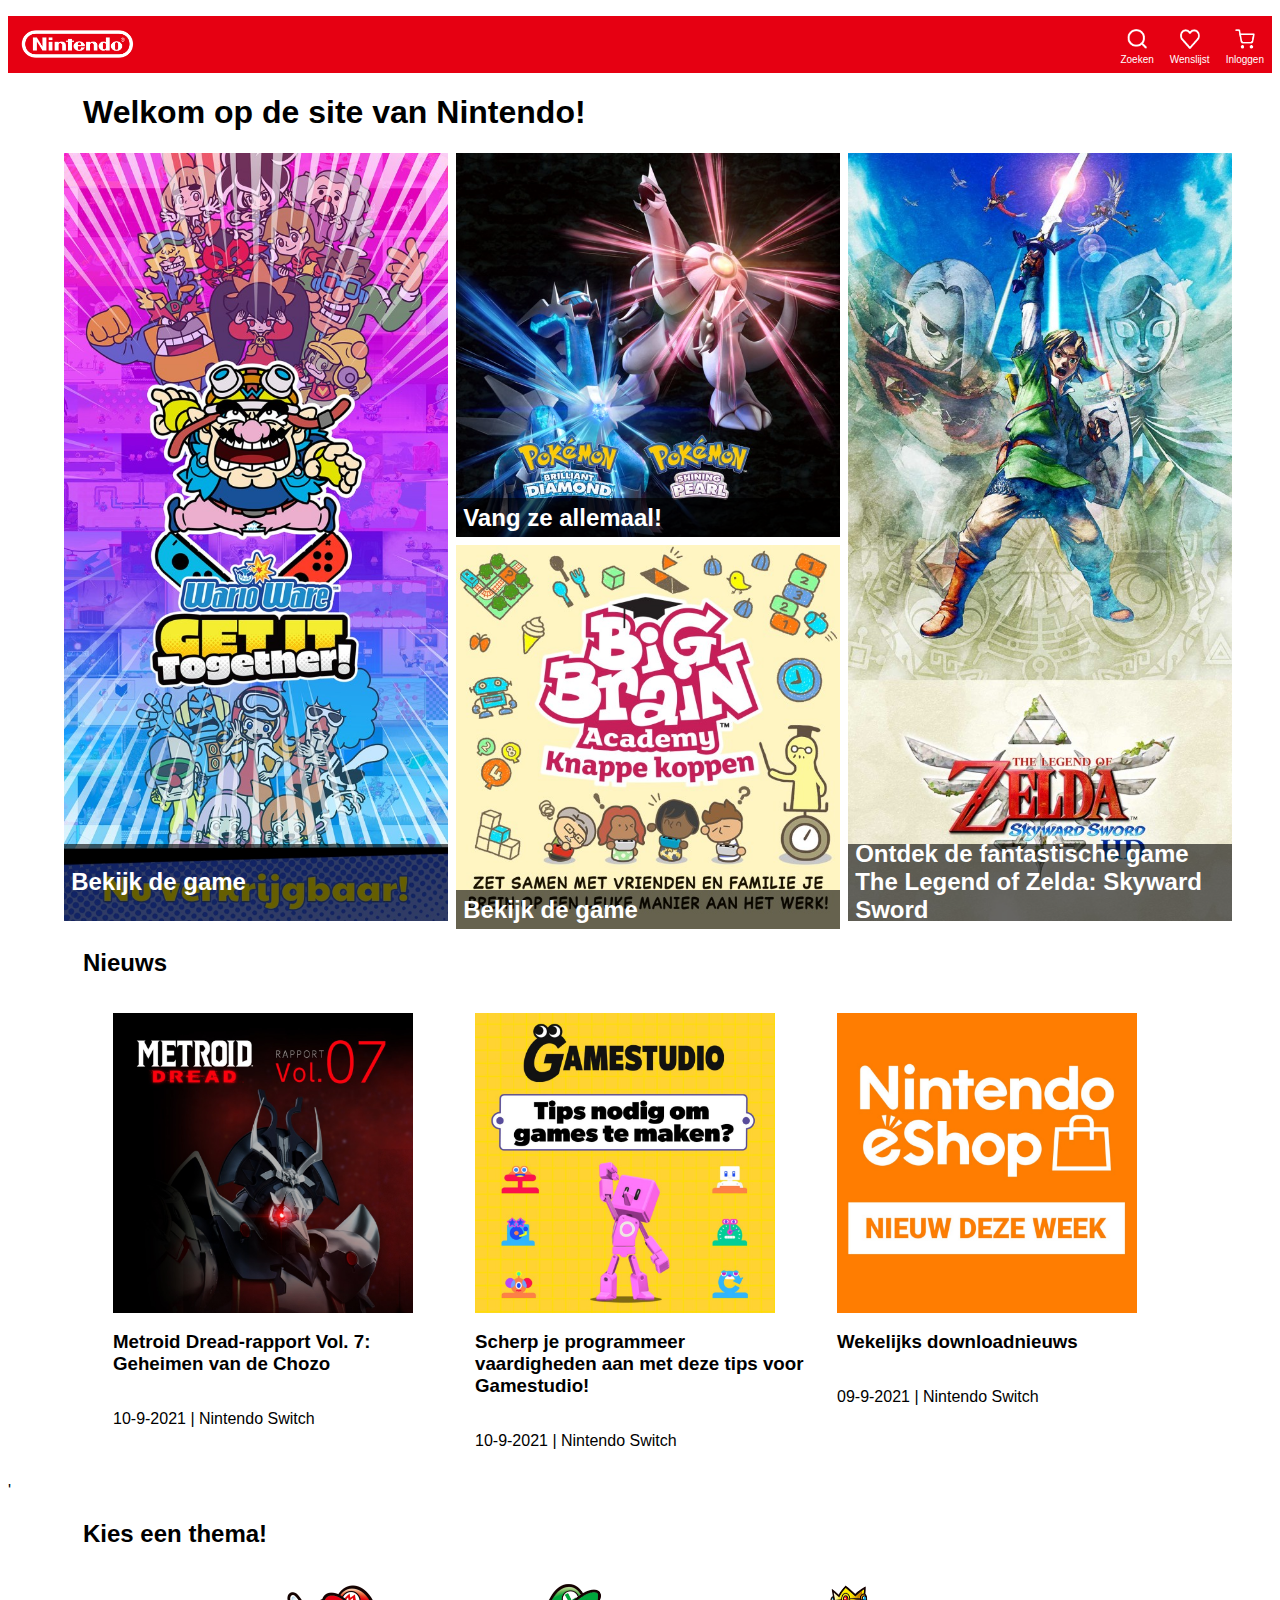
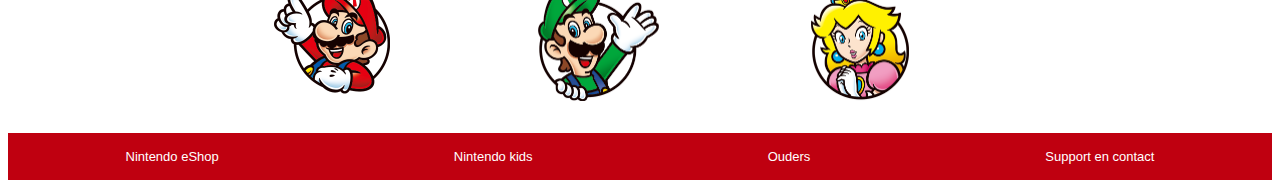
==== commit 0bcc5934: "Add files via upload" ====
--- a/index.html
+++ b/index.html
@@ -45,28 +45,28 @@
         <article>
             <a href="detail.html">
                 <img src="images/Game-WarioWare.jpg" alt="Afbeelding van de game WarioWare: Get It Together."/>
-                <h2>Bekijk de game!</h2>
+                <h2>Bekijk de game</h2>
             </a>
         </article>
         
         <article>
             <a href="detail.html">
                 <img src="images/Game-Pokemon.jpg" alt="Afbeelding van de games Pokémon Brilliant Diamond en Shining Pearl"/>
-                <h2>Pokémooon!</h2>
+                <h2>Vang ze allemaal!</h2>
             </a>
         </article>
         
         <article>
             <a href="detail.html">
         <img src="images/Game-ZeldaSkywardSword.jpg" alt="Afbeelding van de game The Legend of Zelda: Skyward Sword"/>
-            <h2>Ontdek Skyward Sword</h2>
+            <h2>Ontdek de fantastische game The Legend of Zelda: Skyward Sword</h2>
             </a>
         </article>
         
         <article>
             <a href="detail.html">
             <img src="images/Game-BigBrain.jpg" alt="Afbeelding van de game Big Brain Academy Knappe koppen"/>
-            <h2>Big Brainnn</h2>
+            <h2>Bekijk de game</h2>
             </a>
         </article>
     </section>
--- a/styles/style.css
+++ b/styles/style.css
@@ -16,8 +16,16 @@
   font-family: sans-serif;
 }
 
+body.mario {
+    background-color: #FFD9D9;
+}
+
 body.luigi {
-    background: #C7FFB6;
+    background-color: #C7FFB6;
+}
+
+body.peach {
+    background-color: #FFE1F3;
 }
 
 /**********/
@@ -37,8 +45,16 @@
    /* De padding staat op 0, omdat een list van zichzelf een margin-left van 40px heeft. */
 }
 
+.mario header ul {
+    background-color: #000ABA;
+}
+
 .luigi header ul { 
     background-color: green;
+}
+
+.peach header ul {
+    background-color: hotpink;
 }
 
 header li {
@@ -219,8 +235,6 @@
         grid-template-rows: auto auto;
         grid-gap: 0.5em;
     }
-
-
 
     /* Hier plaats ik de articles in het grid */
     section:first-of-type article:first-of-type{
@@ -299,7 +313,8 @@
     }
 
     Section:nth-of-type(2) img {
-        height: 100%;
+        width: 300px;
+        height: 300px;
     }
 
 /**********/
@@ -315,8 +330,9 @@
         margin: 1em;
     }
     Section:last-of-type img {
-        width: 100%;
-        height: 100px;
+        width: 50%;
+        height: auto;
+        margin: 0;
     }
 
     Section:last-of-type img:hover {
@@ -338,8 +354,16 @@
     padding: 1em 0;
 }
 
+.mario footer ul {
+    background-color: #000ABA;
+}
+
 .luigi footer ul {
     background-color: green;
+}
+
+.peach footer ul {
+    background-color: hotpink;
 }
 
 footer li {
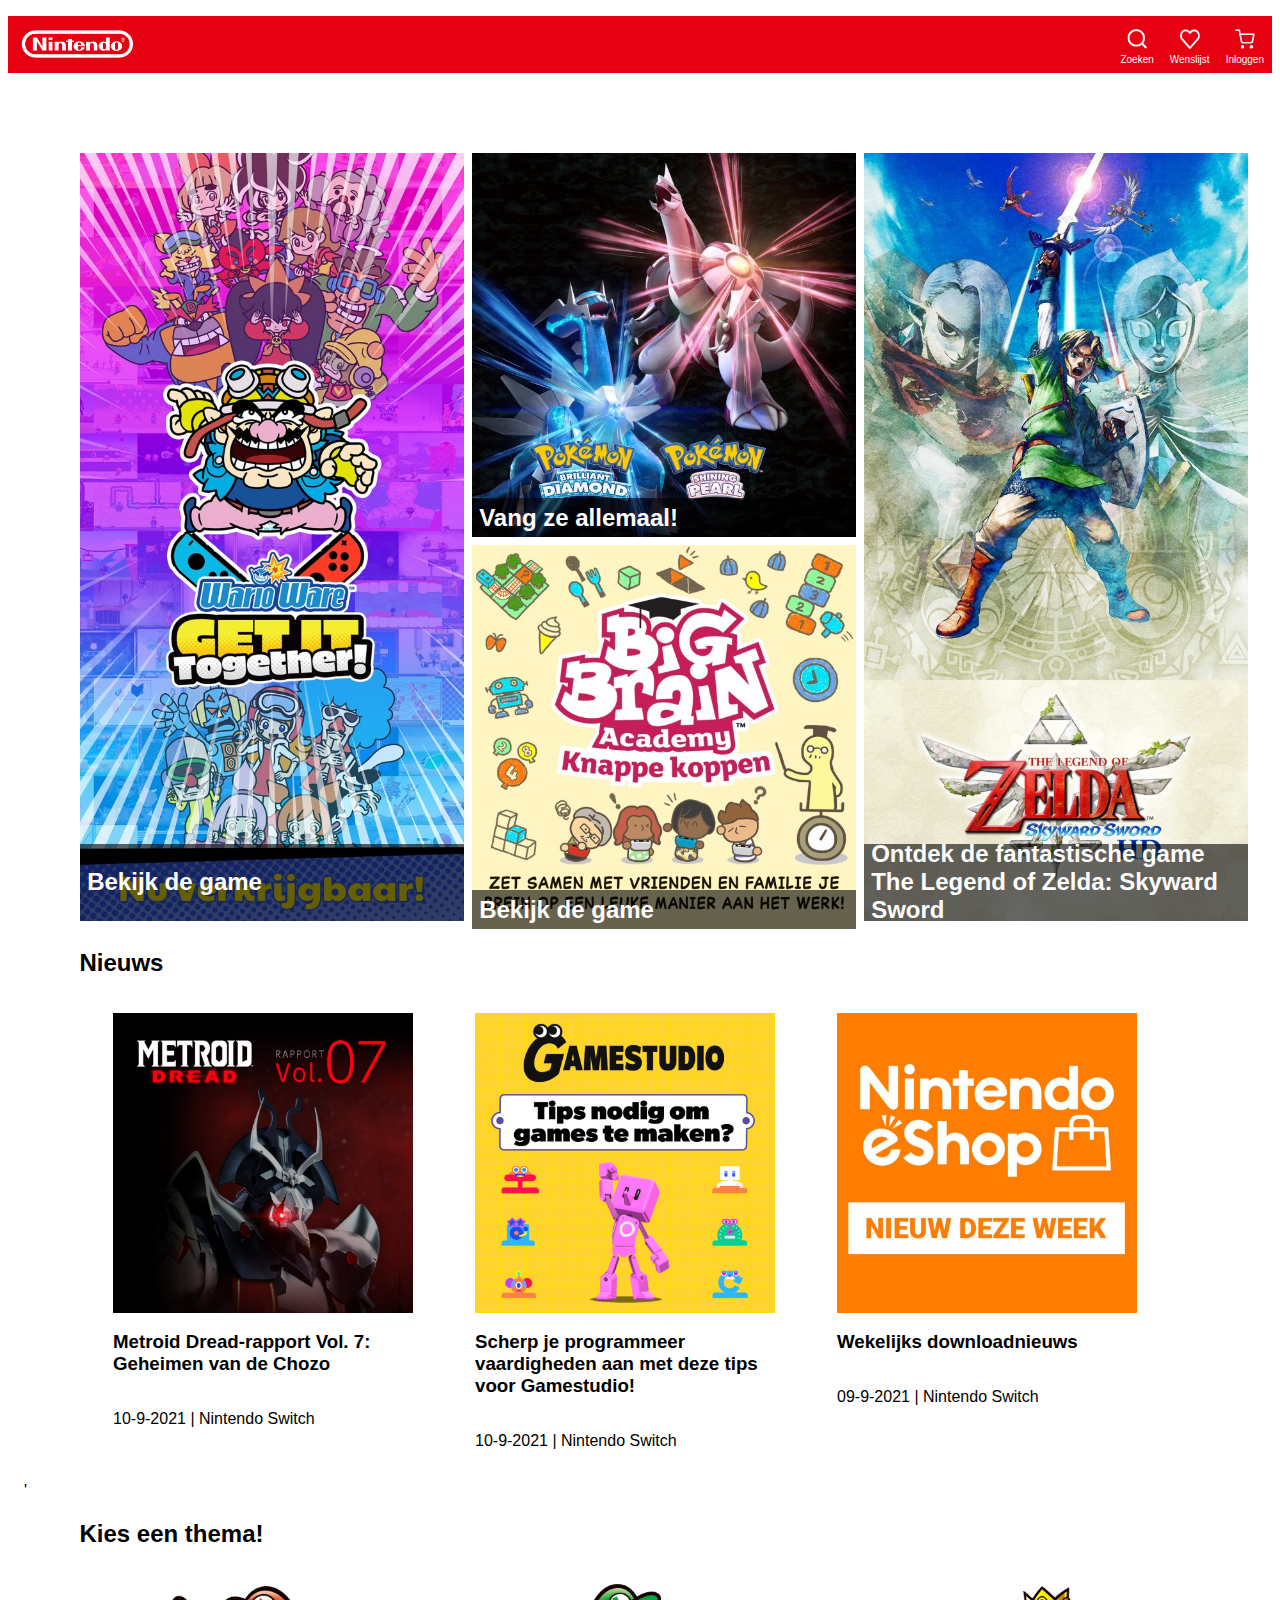
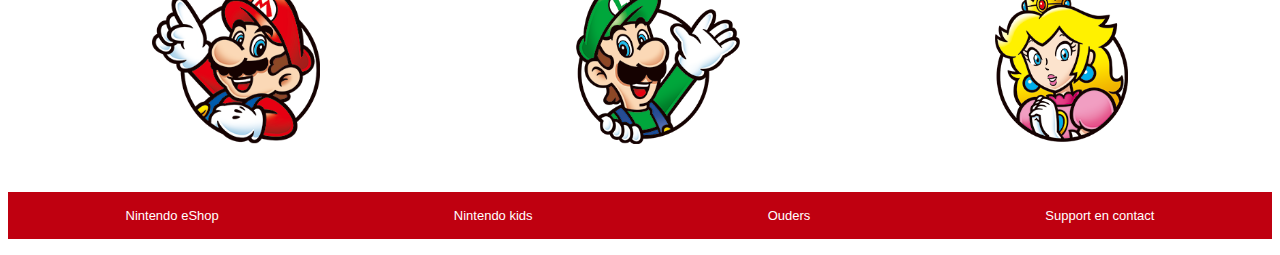
==== commit d44a36b0: "Add files via upload" ====
--- a/index.html
+++ b/index.html
@@ -76,17 +76,17 @@
     <section>
             <article>
                 <img src="images/Nieuws-Metroid.jpg" alt="Nieuws over Metroid"/>
-                <h3>Metroid Dread-rapport Vol. 7: Geheimen van de Chozo</h2>
+                <h3>Metroid Dread-rapport Vol. 7: Geheimen van de Chozo</h3>
                 <p>10-9-2021 | Nintendo Switch</p>
             </article>
             <article>
                 <img src="images/Nieuws-Gamestudio.jpg" alt="Nieuws over Gamestudio"/>
-                <h3>Scherp je programmeer vaardigheden aan met deze tips voor Gamestudio!</h2>
+                <h3>Scherp je programmeer vaardigheden aan met deze tips voor Gamestudio!</h3>
                 <p>10-9-2021 | Nintendo Switch</p>
             </article>
             <article>
                 <img src="images/Nieuws-eshop.jpg" alt="Nieuws over Nintendo e-shop"/>
-                <h3>Wekelijks downloadnieuws</h2>
+                <h3>Wekelijks downloadnieuws</h3>
                 <p>09-9-2021 | Nintendo Switch</p>
             </article>
     </section>'
--- a/styles/style.css
+++ b/styles/style.css
@@ -121,15 +121,19 @@
 
 /* MOBIEL */
 
-h1, h2 {
+
+h1 {
+    visibility: hidden;
+}
+
+h2 {
     display: flex;
     flex-direction: column;
     align-items: center;
 }
-
 /* Miss even vragen of er een betere manier is om dit in het midden te zetten? */
 
-section:first-of-type{
+section:first-of-type {
     width:100%;
     display:flex;
     justify-content: center;
@@ -177,6 +181,10 @@
 
         grid-template-rows: auto auto auto;
         grid-gap: 0.5em;
+    }
+
+    main {
+        padding: 0 1em;
     }
 
      section:first-of-type article {
@@ -218,12 +226,12 @@
         background-color: white;
     }
 
-    h1, h2 {
+    h2 {
         display: flex;
         flex-direction: row;
         justify-content: left;
 
-        margin-left: 75px;
+        margin-left: 4.5%;
     }
 
     section:first-of-type {
@@ -317,26 +325,32 @@
         height: 300px;
     }
 
+    Section:nth-of-type(2) article h3 {
+        width: 300px;
+    }
+
 /**********/
 /* THEMA */
 /**********/
     Section:last-of-type {
         display: flex;
         flex-wrap: wrap;
-        justify-content: center;
+        justify-content: space-around;
+        align-items: flex-end;
     }
 
     section:last-of-type article {
         margin: 1em;
+        padding: 0 3em;
     }
     Section:last-of-type img {
-        width: 50%;
-        height: auto;
-        margin: 0;
+        width: auto;
+        height: 10em;
+        margin: 0 0 1em;
     }
 
     Section:last-of-type img:hover {
-        transform: scale(2);
+        transform: scale(1.5);
         transition: 500ms;
     }
 
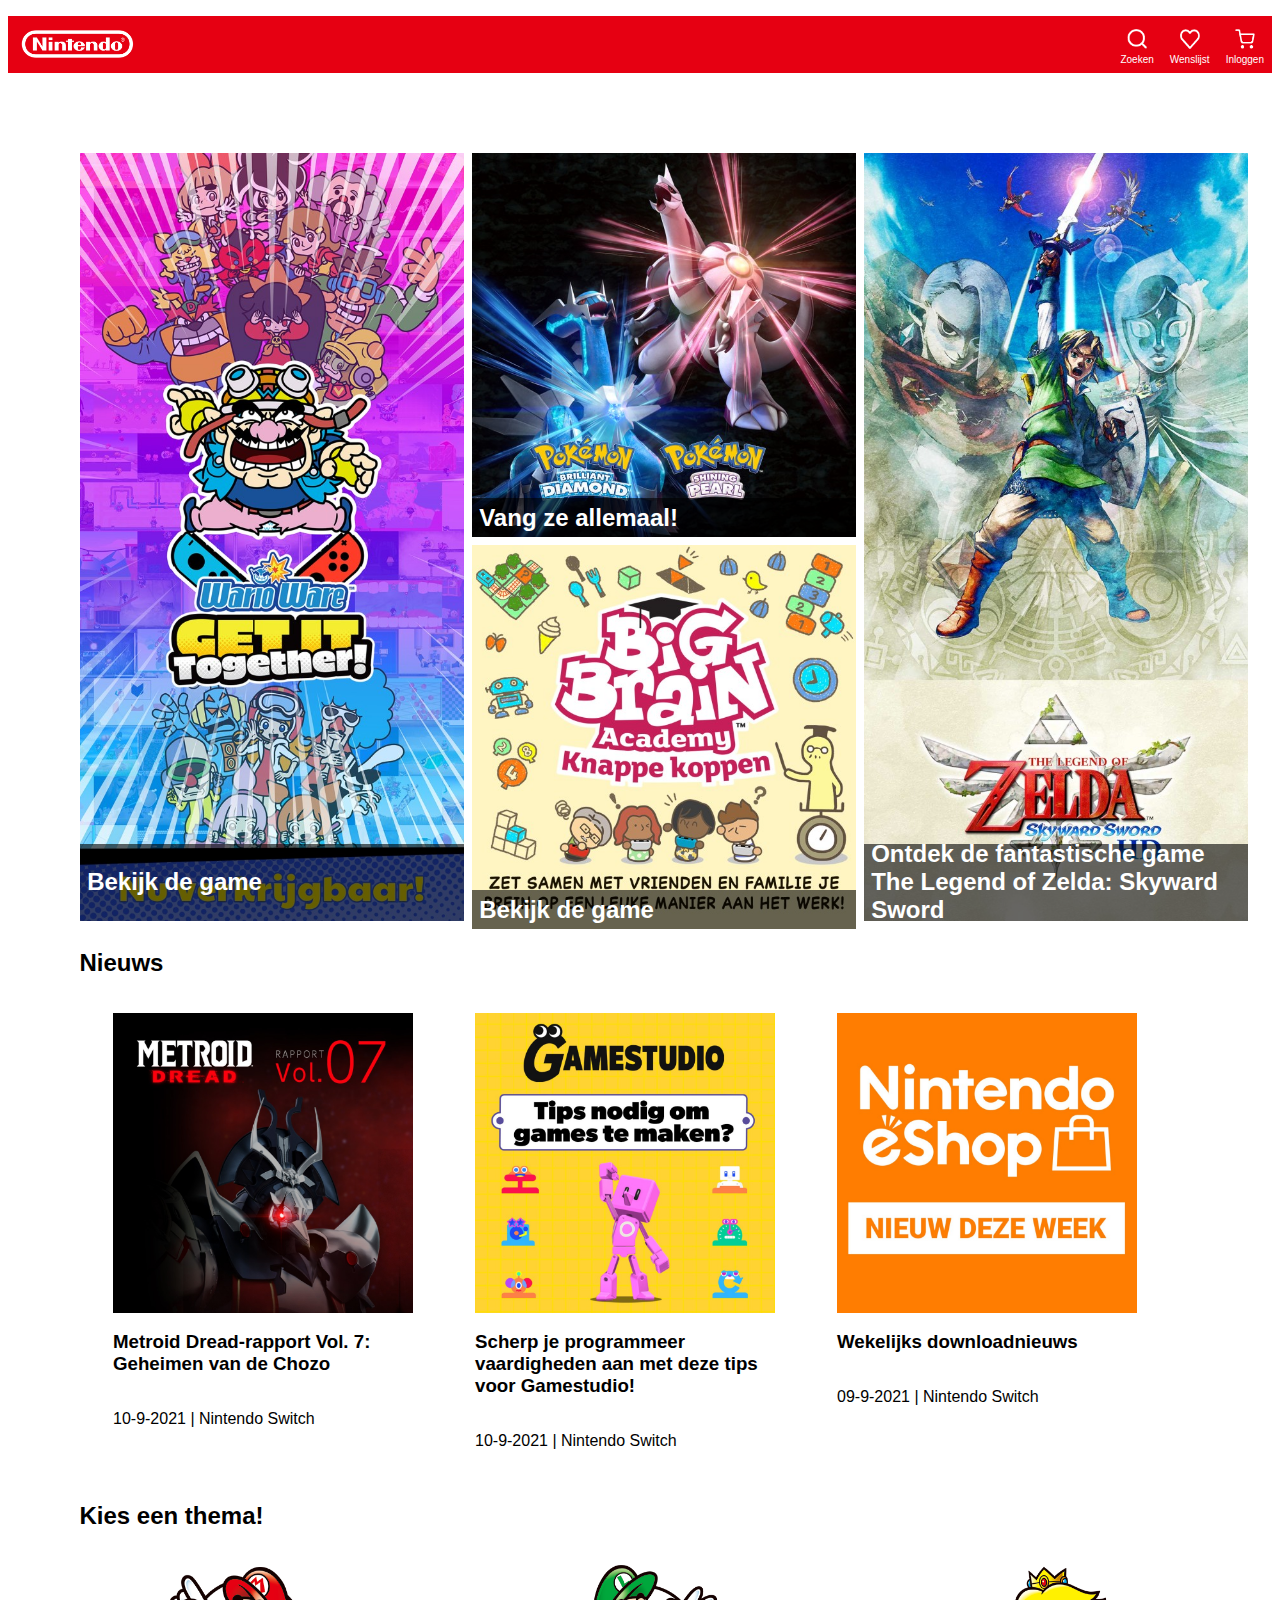
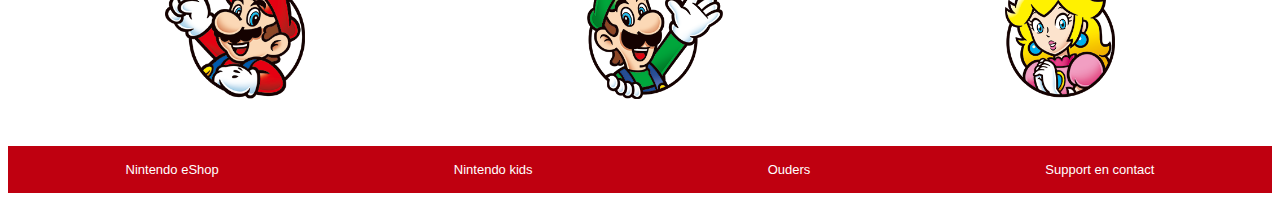
==== commit 08288cff: "Add files via upload" ====
--- a/index.html
+++ b/index.html
@@ -33,7 +33,8 @@
                 <li>
                     <a href="detail.html">
                         <img src="images/Winkelwagenicoon.png" alt="Winkelwagenicoo"/>
-                        Inloggen</a></li>
+                        Inloggen</a>
+                    </li>
                 </ul>
             </nav>
        </header>
@@ -89,20 +90,20 @@
                 <h3>Wekelijks downloadnieuws</h3>
                 <p>09-9-2021 | Nintendo Switch</p>
             </article>
-    </section>'
+    </section>
     
     <h2>Kies een thema!</h2>
 
     <section>
-        <article>
+        <button>
             <img src="images/Mario.png" alt="Een afbeelding van Mario">
-        </article>
-        <article>
+        </button>
+        <button>
             <img src="images/Luigi.png" alt="Een afbeelding van Luigi">
-        </article>
-        <article>
+        </button>
+        <button>
             <img src="images/Peach.png" alt="Een afbeelding van Peach">
-        </article>
+        </button>
     </section>
     </main>
 
--- a/styles/style.css
+++ b/styles/style.css
@@ -94,7 +94,6 @@
 header a:focus img{
     transform: scale(2);
     transition: 500ms;
-
 }
 
 header a:focus{
@@ -126,6 +125,11 @@
     visibility: hidden;
 }
 
+.tweedepagina h1 {
+    visibility: visible;
+    display: flex;
+    justify-content: center;
+}
 h2 {
     display: flex;
     flex-direction: column;
@@ -167,12 +171,66 @@
     width: 100%;
     }
 
+.tweedepagina section:first-of-type {
+    display: flex;
+    flex-direction: column;
+    justify-content: center;
+}
+
+.tweedepagina section:first-of-type article img {
+    width: 100%;
+}
+
+.tweedepagina section:first-of-type article ul {
+    background-color:#2C2C2C;
+    color: white;
+    list-style-type: none;
+    font-size: 12px;
+
+    width: 100%;
+    height: 100%;
+    margin: 0;
+    padding: 1em;
+}
+
+.tweedepagina section:first-of-type article:nth-of-type(3) {
+    background-color: #FF861C;
+    width: 100%;
+    padding: 0;
+}
+
+.tweedepagina section:first-of-type article:nth-of-type(3) h3 {
+    color: white;
+    font-size: 40px;
+    margin-left: 0.5em;
+}
+.tweedepagina section:first-of-type article:nth-of-type(3) p {
+    color: white;
+    font-size: 12px;
+    margin-left: 0.5em;
+}
+.tweedepagina section:first-of-type article:nth-of-type(3) button {
+    color: black;
+    font-size: 16px;
+
+    border: 0;
+    border-radius: 3px;
+    padding: 0.5em;
+    background-color: white;
+
+    width: 90%;
+}
+
+
+
 /* Breakpoint voor iPad/Tablet */
 
 @media (min-width: 600px){
     body{
         background-color: white; 
     }
+    /* nog ff naar kijken */
+
     section:first-of-type {
         width: 100vw;
         margin: 0 auto;
@@ -216,7 +274,34 @@
         grid-row-start: 3;
         grid-row-end: 4;
         }
-    }
+
+    .tweedepagina section:first-of-type {
+            display: grid;
+            grid-template-columns: 45% 45%;
+            grid-template-rows: auto auto;
+
+    }
+
+    .tweedepagina section:first-of-type article:first-of-type {
+        grid-column-start: 1;
+        grid-column-end: 3;
+        grid-row-start: 1;
+        grid-row-end: 3;
+    }
+    .tweedepagina section:first-of-type article:nth-of-type(2) {
+        grid-column-start: 1;
+        grid-column-end: 2;
+        grid-row-start: 3;
+        grid-row-end: 4;
+    }
+    .tweedepagina section:first-of-type article:nth-of-type(3) {
+        grid-column-start: 2;
+        grid-column-end: 3;
+        grid-row-start: 3;
+        grid-row-end: 4;
+    }
+ }
+
 
 /* Breakpoint voor desktop */
 
@@ -339,9 +424,11 @@
         align-items: flex-end;
     }
 
-    section:last-of-type article {
+    section:last-of-type button {
         margin: 1em;
         padding: 0 3em;
+        background-color: transparent;
+        border-color: transparent;
     }
     Section:last-of-type img {
         width: auto;
@@ -354,6 +441,12 @@
         transition: 500ms;
     }
 
+    Section:last-of-type:active {
+        border: 5px;
+        border-color: blue;
+    }
+
+
 /**********/
 /* FOOTER */
 /**********/
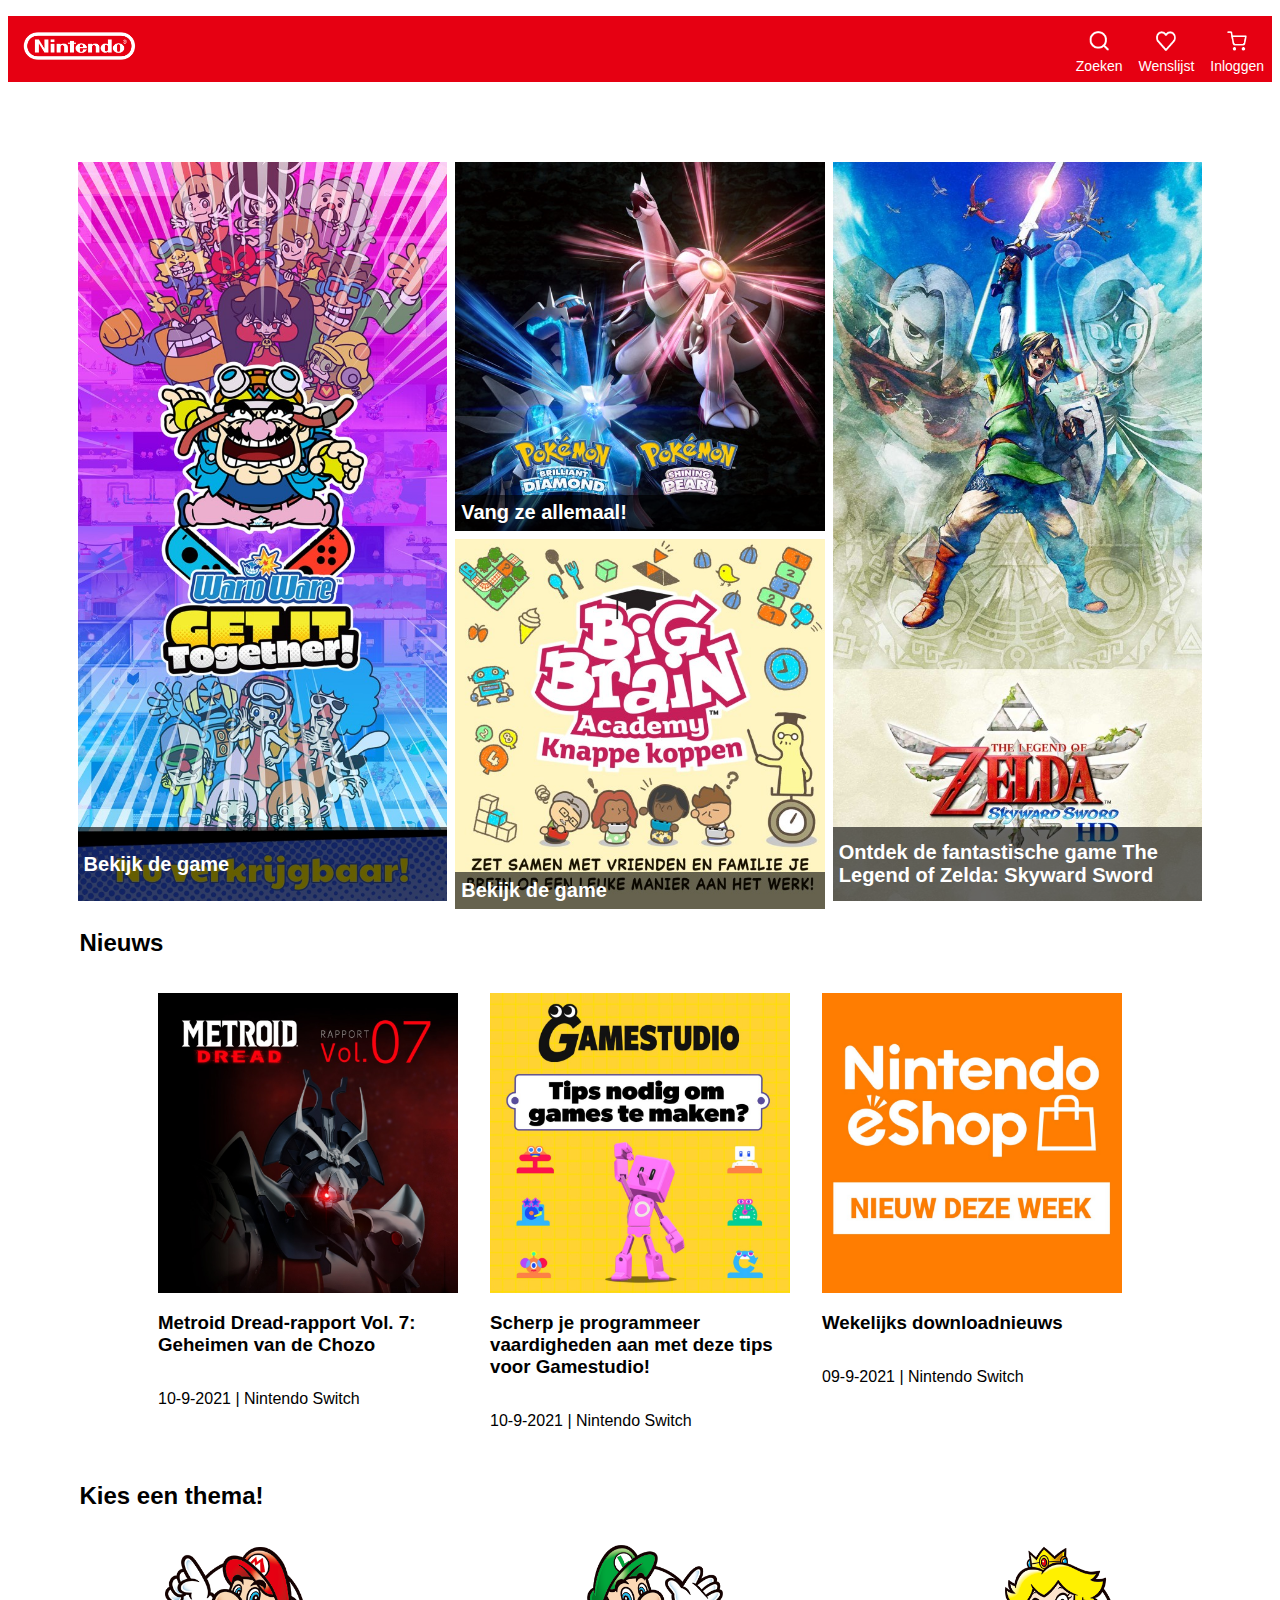
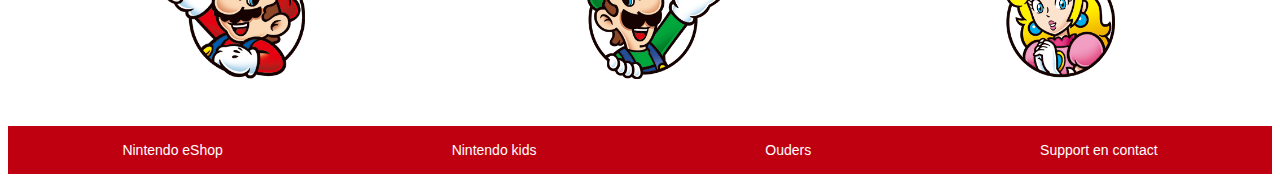
==== commit 2832d32f: "Add files via upload" ====
--- a/index.html
+++ b/index.html
@@ -12,34 +12,36 @@
 	<link rel="icon" type="image/svg+xml" href="images/favicon.svg">
 </head>
 
-   <body>
-       <header>
+<body>
+    <header>
             <nav>
                 <ul>
-                <li>
-                    <a href="index.html"> 
-                        <img src="images/Nintendo-Logo.png" alt="Nintendo logo"/> 
-                </a></li>
-                <li>
-                    <a href="detail.html">
+                    <li>
+                        <a href="index.html"> 
+                            <img src="images/Nintendo-Logo.png" alt="Nintendo logo"/> 
+                        </a>
+                    </li>
+                    <li>
+                        <a href="detail.html">
                         <img src="images/Zoekicoon.png" alt="Zoekicoon"/> 
                         Zoeken
-                    </a>
-                </li>
-                <li>
-                    <a href="detail.html">
-                    <img src="images/Harticoon.png" alt="Harticoon"/>
-                    Wenslijst</a></li>
-                <li>
-                    <a href="detail.html">
+                        </a>
+                    </li>
+                    <li>
+                        <a href="detail.html">
+                        <img src="images/Harticoon.png" alt="Harticoon"/>
+                        Wenslijst</a></li>
+                    <li>
+                        <a href="detail.html">
                         <img src="images/Winkelwagenicoon.png" alt="Winkelwagenicoo"/>
                         Inloggen</a>
                     </li>
                 </ul>
             </nav>
-       </header>
-       
+    </header>
+    
     <main>
+
         <h1>Welkom op de site van Nintendo!</h1>
 
     <section>
@@ -59,15 +61,15 @@
         
         <article>
             <a href="detail.html">
-        <img src="images/Game-ZeldaSkywardSword.jpg" alt="Afbeelding van de game The Legend of Zelda: Skyward Sword"/>
-            <h2>Ontdek de fantastische game The Legend of Zelda: Skyward Sword</h2>
+                <img src="images/Game-ZeldaSkywardSword.jpg" alt="Afbeelding van de game The Legend of Zelda: Skyward Sword"/>
+                <h2>Ontdek de fantastische game The Legend of Zelda: Skyward Sword</h2>
             </a>
         </article>
         
         <article>
             <a href="detail.html">
-            <img src="images/Game-BigBrain.jpg" alt="Afbeelding van de game Big Brain Academy Knappe koppen"/>
-            <h2>Bekijk de game</h2>
+                <img src="images/Game-BigBrain.jpg" alt="Afbeelding van de game Big Brain Academy Knappe koppen"/>
+                <h2>Bekijk de game</h2>
             </a>
         </article>
     </section>
@@ -75,21 +77,27 @@
     <h2>Nieuws</h2>
     
     <section>
-            <article>
+        <article>
+            <a href="detail.html">
                 <img src="images/Nieuws-Metroid.jpg" alt="Nieuws over Metroid"/>
-                <h3>Metroid Dread-rapport Vol. 7: Geheimen van de Chozo</h3>
-                <p>10-9-2021 | Nintendo Switch</p>
-            </article>
-            <article>
+            </a>
+            <h3>Metroid Dread-rapport Vol. 7: Geheimen van de Chozo</h3>
+            <p>10-9-2021 | Nintendo Switch</p>
+        </article>
+        <article>
+            <a href="detail.html">
                 <img src="images/Nieuws-Gamestudio.jpg" alt="Nieuws over Gamestudio"/>
-                <h3>Scherp je programmeer vaardigheden aan met deze tips voor Gamestudio!</h3>
-                <p>10-9-2021 | Nintendo Switch</p>
-            </article>
-            <article>
+            </a>
+            <h3>Scherp je programmeer vaardigheden aan met deze tips voor Gamestudio!</h3>
+            <p>10-9-2021 | Nintendo Switch</p>
+        </article>
+        <article>
+            <a href="detail.html">
                 <img src="images/Nieuws-eshop.jpg" alt="Nieuws over Nintendo e-shop"/>
-                <h3>Wekelijks downloadnieuws</h3>
-                <p>09-9-2021 | Nintendo Switch</p>
-            </article>
+            </a>
+            <h3>Wekelijks downloadnieuws</h3>
+            <p>09-9-2021 | Nintendo Switch</p>
+        </article>
     </section>
     
     <h2>Kies een thema!</h2>
@@ -109,24 +117,24 @@
 
     <footer>
             <nav>
-            <ul>
-                <li>
-                    <a href="detail.html">Nintendo eShop</a>
-                </li>
-                <li>
-                    <a href="detail.html">Nintendo kids</a>
-                </li>
-                <li>
-                    <a href="detail.html">Ouders</a>
-                </li>
-                <li>
-                    <a href="detail.html">Support en contact</a>
-                </li>
-            </ul>
+                <ul>
+                    <li>
+                        <a href="detail.html">Nintendo eShop</a>
+                    </li>
+                    <li>
+                        <a href="detail.html">Nintendo kids</a>
+                    </li>
+                    <li>
+                        <a href="detail.html">Ouders</a>
+                    </li>
+                    <li>
+                        <a href="detail.html">Support en contact</a>
+                    </li>
+                </ul>
             </nav>
     </footer>
 
-	<script src="scripts/script.js"></script>
-    </body>
+<script src="scripts/script.js"></script>
+</body>
 	
 </html>
--- a/styles/style.css
+++ b/styles/style.css
@@ -10,22 +10,25 @@
 :root {
     --main-color: #E60012;
     --footer-color: #BF0010;
-}
-
-body{
-  font-family: sans-serif;
+    --mario-color: #FFD9D9;
+    --luigi-color: #C7FFB6;
+    --peach-color: #FFE1F3;
+}
+
+body {
+    font-family: sans-serif;
 }
 
 body.mario {
-    background-color: #FFD9D9;
+    background-color: var(--mario-color);
 }
 
 body.luigi {
-    background-color: #C7FFB6;
+    background-color: var(--luigi-color);
 }
 
 body.peach {
-    background-color: #FFE1F3;
+    background-color: var(--peach-color);
 }
 
 /**********/
@@ -40,8 +43,8 @@
     flex-wrap: wrap;
     
     
-   list-style-type: none;
-   padding: 0; 
+    list-style-type: none;
+    padding: 0; 
    /* De padding staat op 0, omdat een list van zichzelf een margin-left van 40px heeft. */
 }
 
@@ -65,9 +68,7 @@
 header li:first-of-type {
     flex-grow: 1;
     /* Flex grow zorgt ervoor dat het de beschikbare ruimte overneemt. En omdat die alleen op het eerste item staat,
-    pakt die alleen de eerste. En de verhouding is 1, omdat die andere toch niks hebben.
-    
-    Waarom is hier een display flex nodig: */
+    pakt die alleen de eerste. En de verhouding is 1, omdat die andere toch niks hebben.*/
 }
 
 header a {
@@ -77,7 +78,7 @@
 
     color: white;
     text-decoration: none;
-    font-size: 10px;
+    font-size: 14px;
 
     transition: 500ms;
 }
@@ -86,20 +87,19 @@
     text-decoration-line: underline;
 }
 
-header a:hover img{
+header a:hover img {
     transform: rotate(360deg);
     transition: 500ms;
 }
 
-header a:focus img{
+header a:focus img {
     transform: scale(2);
     transition: 500ms;
 }
 
-header a:focus{
+header a:focus {
     color: black;
 }
-
 
 header li img {
     margin: 0.5em;
@@ -108,18 +108,16 @@
 }
 
 header li:first-of-type img {
+    /* We spreken hier aan: de img in de eerste li van de header. */
     height: 30px;
     width: auto;
 }
 
-/* We spreken hier aan: de img in de eerste li van de header. */
-
 /**********/
 /* GAMES */
 /**********/
 
 /* MOBIEL */
-
 
 h1 {
     visibility: hidden;
@@ -129,31 +127,44 @@
     visibility: visible;
     display: flex;
     justify-content: center;
-}
+
+    font-size: 24px;
+}
+
 h2 {
     display: flex;
     flex-direction: column;
     align-items: center;
 }
-/* Miss even vragen of er een betere manier is om dit in het midden te zetten? */
 
 section:first-of-type {
-    width:100%;
-    display:flex;
+    width: 100%;
+    display: flex;
     justify-content: center;
-    flex-direction:column;
-}
-
-section:first-of-type article{
+    flex-direction: column;
+}
+
+section:first-of-type article {
     margin: 1em;
 }
-section:first-of-type a{
+
+section:first-of-type a {
     display: block;
     position: relative;
-    /* dubbel */
-}
-
-section:first-of-type article h2{
+}
+
+section:first-of-type article a:hover, section:nth-of-type(2) a:hover {
+    border: 5px dashed var(--main-color) ;
+}
+
+section:first-of-type article a:focus, section:nth-of-type(2) a:focus {
+    transform: scale(1.05);
+    transition: 500ms;
+
+    border: 5px solid var(--main-color);
+}
+
+section:first-of-type article h2 {
     position: absolute;
     bottom: 0;
     
@@ -161,27 +172,40 @@
     padding: 0.3em;
     width: 100%;
     height: 10%;
+    /* De balk neemt 10% in van de afbeelding. */
     
     color: white;
+    font-size: 20px;
     background-color:rgba(0,0,0, 0.6);
 }
 
-article img{
+article img {
     display: block; 
     width: 100%;
-    }
-
-.tweedepagina section:first-of-type {
-    display: flex;
-    flex-direction: column;
-    justify-content: center;
+}
+
+.tweedepagina section:first-of-type article {
+    margin: 0.2em;
+    position: relative;
 }
 
 .tweedepagina section:first-of-type article img {
     width: 100%;
 }
 
-.tweedepagina section:first-of-type article ul {
+.tweedepagina section:first-of-type article h2 {
+    position: absolute;
+    bottom: 0;
+
+    visibility: hidden;
+}
+
+.tweedepagina section:first-of-type article:hover h2 {
+    /* H2 na de hover, zodat de code geldt voor de h2. */
+    visibility: visible;
+}
+
+.tweedepagina section:first-of-type article:nth-of-type(2) ul {
     background-color:#2C2C2C;
     color: white;
     list-style-type: none;
@@ -193,23 +217,31 @@
     padding: 1em;
 }
 
-.tweedepagina section:first-of-type article:nth-of-type(3) {
+.tweedepagina section:first-of-type article:nth-of-type(3) ul {
     background-color: #FF861C;
-    width: 100%;
-    padding: 0;
-}
-
-.tweedepagina section:first-of-type article:nth-of-type(3) h3 {
-    color: white;
-    font-size: 40px;
-    margin-left: 0.5em;
-}
-.tweedepagina section:first-of-type article:nth-of-type(3) p {
+    padding: 1em;
+    list-style-type: none;
+    margin: 0;
+}
+
+.tweedepagina section:first-of-type article:nth-of-type(3) ul h3 {
+    color: white;
+    font-size: 30px;
+    margin: 0;
+}
+
+.tweedepagina section:first-of-type article:nth-of-type(3) ul p {
     color: white;
     font-size: 12px;
-    margin-left: 0.5em;
-}
-.tweedepagina section:first-of-type article:nth-of-type(3) button {
+}
+
+.tweedepagina section:first-of-type article:nth-of-type(3) li:last-of-type {
+    /* De display: flex staat hierop en niet hieronder, omdat het anders de items in de button zelf aanspreekt in plaats van de hele button. */
+    display: flex;
+    justify-content: center;
+}
+
+.tweedepagina section:first-of-type article:nth-of-type(3) ul button {
     color: black;
     font-size: 16px;
 
@@ -221,15 +253,31 @@
     width: 90%;
 }
 
-
+.tweedepagina section:first-of-type article:nth-of-type(3) button:hover {
+    background-color: #FFEAD8;
+}
+
+.tweedepagina section:first-of-type article:nth-of-type(3) button:focus {
+    background-color: #FFEAD8;
+    border: 2px solid black;
+}
+
+.tweedepagina section:nth-of-type(2) article {
+    width: 100%;
+    background-color: #00044b;
+    border: 3px solid #FED819;
+    color: white;
+    padding: 1em;
+    margin: 1em 0 0 0;
+}
 
 /* Breakpoint voor iPad/Tablet */
 
 @media (min-width: 600px){
-    body{
-        background-color: white; 
-    }
-    /* nog ff naar kijken */
+
+    main {
+        padding: 0 1em;
+    }
 
     section:first-of-type {
         width: 100vw;
@@ -241,75 +289,60 @@
         grid-gap: 0.5em;
     }
 
-    main {
-        padding: 0 1em;
-    }
-
-     section:first-of-type article {
+    section:first-of-type article {
         margin: 0;
     }
-    section:first-of-type article:first-of-type{
-        grid-column-start: 1;
-        grid-column-end: 2;
-        grid-row-start: 1;
-        grid-row-end: 3;
-    }
-
-    section:first-of-type article:nth-of-type(2){
-        grid-column-start: 2;
-        grid-column-end: 3;
-        grid-row-start: 1;
-        grid-row-end: 2;
-}
-    section:first-of-type article:nth-of-type(3){
-        grid-column-start: 2;
-        grid-column-end: 3;
-        grid-row-start: 2;
-        grid-row-end: 4;
-    }
-
-    section:first-of-type article:nth-of-type(4){
-        grid-column-start: 1;
-        grid-column-end: 2;
-        grid-row-start: 3;
-        grid-row-end: 4;
-        }
+
+    section:first-of-type article:first-of-type {
+        grid-column: 1 / 2;
+        grid-row: 1 / 3;
+    }
+
+    section:first-of-type article:nth-of-type(2) {
+        grid-column: 2 / 3;
+        grid-row: 1 / 2;
+    }
+
+    section:first-of-type article:nth-of-type(3) {
+        grid-column: 2 / 3;
+        grid-row: 2 / 4;
+    }
+
+    section:first-of-type article:nth-of-type(4) {
+        grid-column: 1 / 2;
+        grid-row: 3 / 4;
+    }
 
     .tweedepagina section:first-of-type {
-            display: grid;
-            grid-template-columns: 45% 45%;
-            grid-template-rows: auto auto;
-
+        width: 80%;
+        display: grid;
+        grid-template-columns: 45% 45%;
+        grid-template-rows: auto auto;
     }
 
     .tweedepagina section:first-of-type article:first-of-type {
-        grid-column-start: 1;
-        grid-column-end: 3;
-        grid-row-start: 1;
-        grid-row-end: 3;
-    }
+        grid-column: 1 / 3;
+        grid-row: 1 / 3;
+    }
+
     .tweedepagina section:first-of-type article:nth-of-type(2) {
-        grid-column-start: 1;
-        grid-column-end: 2;
-        grid-row-start: 3;
-        grid-row-end: 4;
-    }
+        grid-column: 1 / 2;
+        grid-row: 3 / 4;
+    }
+
     .tweedepagina section:first-of-type article:nth-of-type(3) {
-        grid-column-start: 2;
-        grid-column-end: 3;
-        grid-row-start: 3;
-        grid-row-end: 4;
+        grid-column: 2 / 3;
+        grid-row: 3 / 4;
+    }
+
+    .tweedepagina section:nth-of-type(2) article {
+        width: 80%;
     }
  }
 
-
 /* Breakpoint voor desktop */
 
 @media (min-width:1050px) {
-
-    body{
-        background-color: white;
-    }
 
     h2 {
         display: flex;
@@ -317,134 +350,98 @@
         justify-content: left;
 
         margin-left: 4.5%;
+        /* De margin-left blijft 4,5% als het scherm breder wordt. */
     }
 
     section:first-of-type {
-        width: 100vw;
+        width: 100%;
         display: grid;
         grid-template-columns: 30% 30% 30%;
-        /* Hier kun je het aantal rijen mee bepalen. Alleen blijven ze de standaard maat die de afbeelding heeft. 
-        Als ik ze een kleiner getal geef, dan pakken ze niet de hele afbeelding, maar een deel. */
         grid-template-rows: auto auto;
         grid-gap: 0.5em;
     }
 
-    /* Hier plaats ik de articles in het grid */
-    section:first-of-type article:first-of-type{
-        grid-column-start: 1;
-        grid-column-end: 2;
-        grid-row-start: 1;
-        grid-row-end: 3;
-    }
-
-    section:first-of-type article:nth-of-type(2){
-        grid-column-start: 2;
-        grid-column-end: 3;
-        grid-row-start: 1;
-        grid-row-end: 2;
-        
-        }
-    section:first-of-type article:nth-of-type(3){
-        grid-column-start: 3;
-        grid-column-end: 4;
-        grid-row-start: 1;
-        grid-row-end: 3;
-        }
-
-    section:first-of-type article:nth-of-type(4){
-        grid-column-start: 2;
-        grid-column-end: 3;
-        grid-row-start: 2;
-        grid-row-end: 3;
-        }
-
-    section:first-of-type a{
-        display: block;
-        position: relative;
-        /* dubbel */
-    }
-        
-    /* Algemene regel voor alle items in het grid, zodat de foto mooi past in de article */
-    article img{
-    display: block; 
-    width: 100%;
-    /* dubbel */
-    }
-
-    section:first-of-type article h2{
-        position: absolute;
-        bottom: 0;
-        
-        margin: 0;
-        padding: 0.3em;
-        width: 100%;
-        height: 10%;
-        
-        color: white;
-        background-color:rgba(0,0,0, 0.6);
-        /* dubbel */
-    }
-
+    section:first-of-type article:first-of-type {
+        grid-column: 1 / 2;
+        grid-row: 1 / 3;
+    }
+
+    section:first-of-type article:nth-of-type(2) {
+        grid-column: 2 / 3;
+        grid-row: 1 / 2;
+    }
+
+    section:first-of-type article:nth-of-type(3) {
+        grid-column: 3 / 4;
+        grid-row: 1 / 3;
+    }
+
+    section:first-of-type article:nth-of-type(4) {
+        grid-column: 2 / 3;
+        grid-row: 2 / 3;
+    }
 }
 
 /**********/
 /* NIEUWS */
 /**********/
 
-    Section:nth-of-type(2) {
-        display: flex;
-        flex-wrap: wrap;
-        justify-content: center;
-    }
-
-    Section:nth-of-type(2) article {
-        width: 330px;
-        margin: 1em;
-
-        display: flex;
-        flex-direction: column;
-    }
-
-    Section:nth-of-type(2) img {
-        width: 300px;
-        height: 300px;
-    }
-
-    Section:nth-of-type(2) article h3 {
-        width: 300px;
-    }
+Section:nth-of-type(2) {
+    display: flex;
+    flex-wrap: wrap;
+    justify-content: center;
+}
+
+Section:nth-of-type(2) article {
+    width: 300px;
+    margin: 1em;
+
+    display: flex;
+    flex-direction: column;
+}
+
+Section:nth-of-type(2) img {
+    width: 300px;
+    height: 300px;
+}
+
+Section:nth-of-type(2) article h3 {
+    width: 300px;
+}
 
 /**********/
 /* THEMA */
 /**********/
-    Section:last-of-type {
-        display: flex;
-        flex-wrap: wrap;
-        justify-content: space-around;
-        align-items: flex-end;
-    }
-
-    section:last-of-type button {
-        margin: 1em;
-        padding: 0 3em;
-        background-color: transparent;
-        border-color: transparent;
-    }
-    Section:last-of-type img {
-        width: auto;
-        height: 10em;
-        margin: 0 0 1em;
-    }
-
-    Section:last-of-type img:hover {
-        transform: scale(1.5);
-        transition: 500ms;
-    }
-
-    Section:last-of-type:active {
-        border: 5px;
-        border-color: blue;
-    }
+
+Section:last-of-type {
+    display: flex;
+    flex-wrap: wrap;
+    justify-content: space-around;
+    align-items: flex-end;
+}
+
+section:last-of-type button {
+    margin: 1em;
+    padding: 0 3em;
+    background-color: transparent;
+    border-color: transparent;
+}
+
+Section:last-of-type img {
+    width: auto;
+    height: 10em;
+    margin: 0 0 1em;
+}
+
+Section:last-of-type button:hover {
+    transform: scale(1.5);
+    transition: 500ms;
+}
+
+Section:last-of-type button:focus {
+    border: 5px solid black;
+    background-color: rgba(0, 0, 0, 0.20);
+}
 
 
 /**********/
@@ -482,5 +479,5 @@
 footer a {
     color: white;
     text-decoration: none;
-    font-size: 13px;
-}
+    font-size: 14px;
+}
